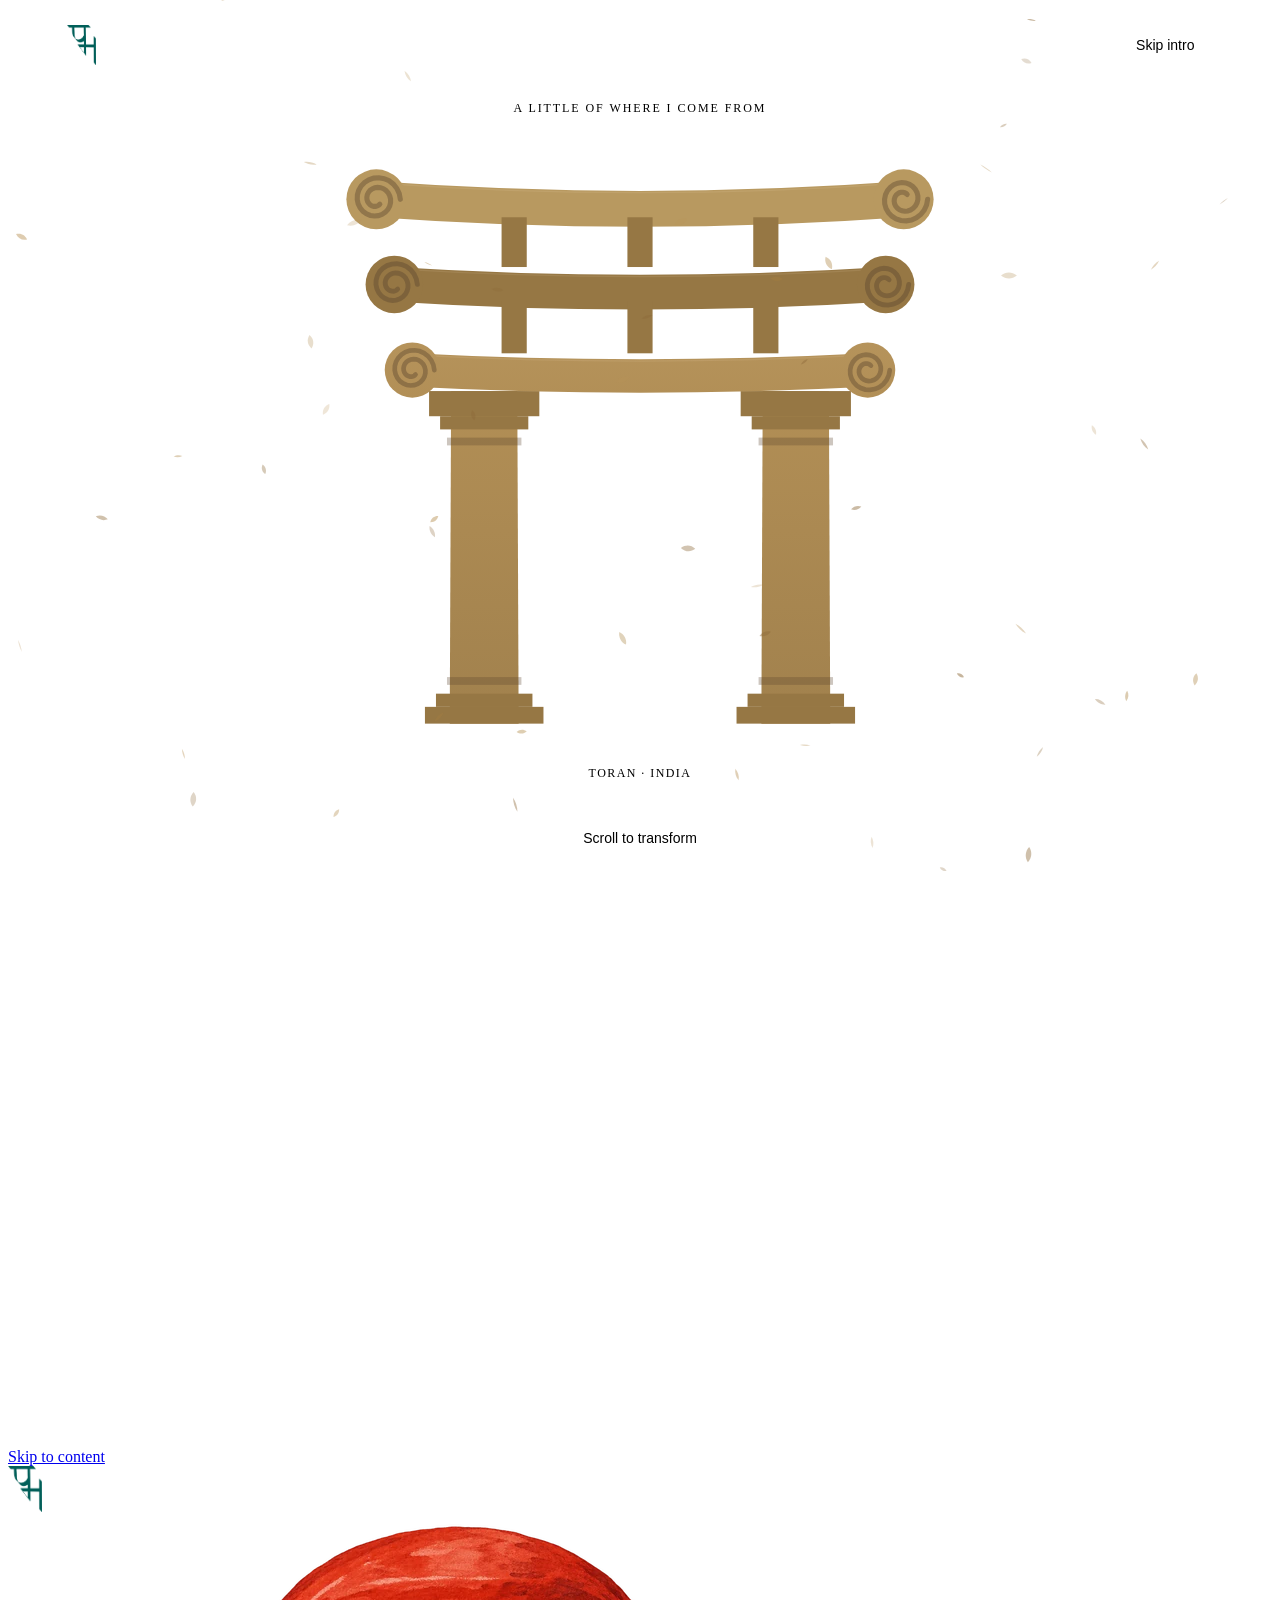
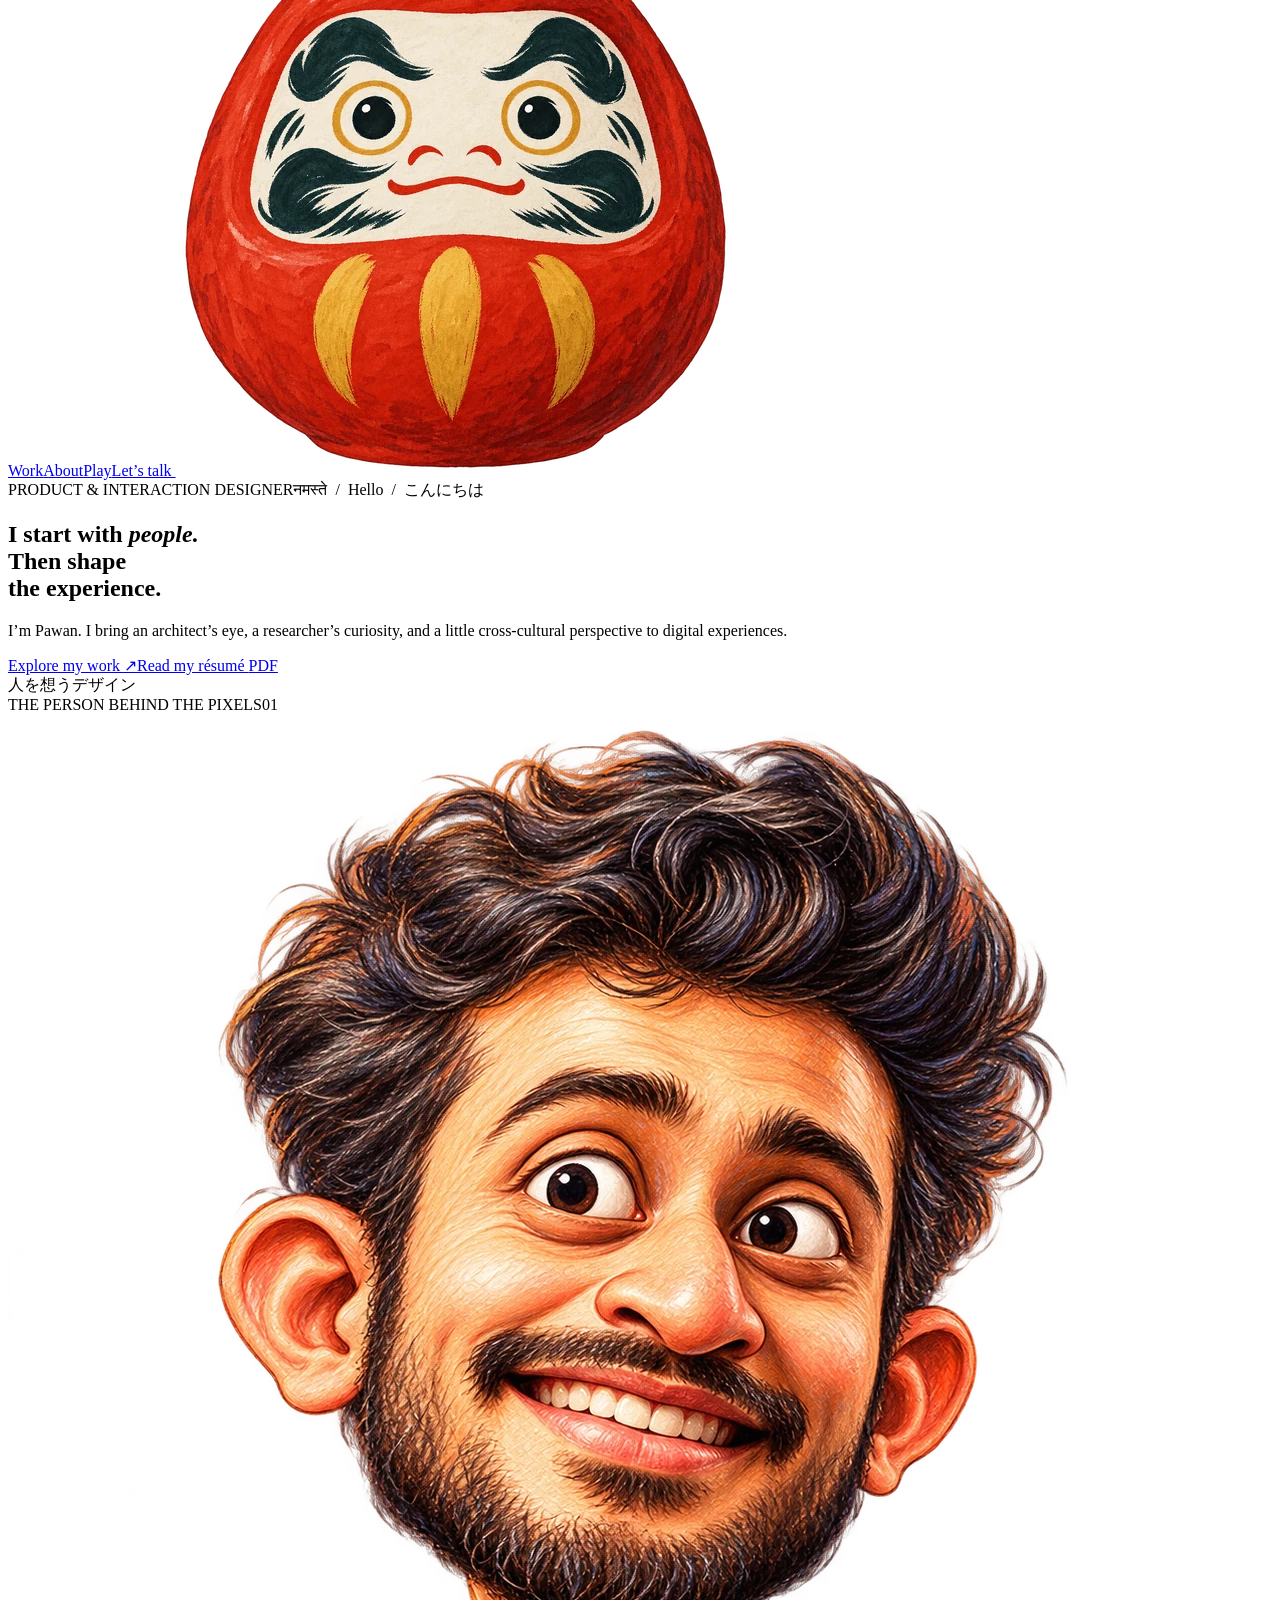
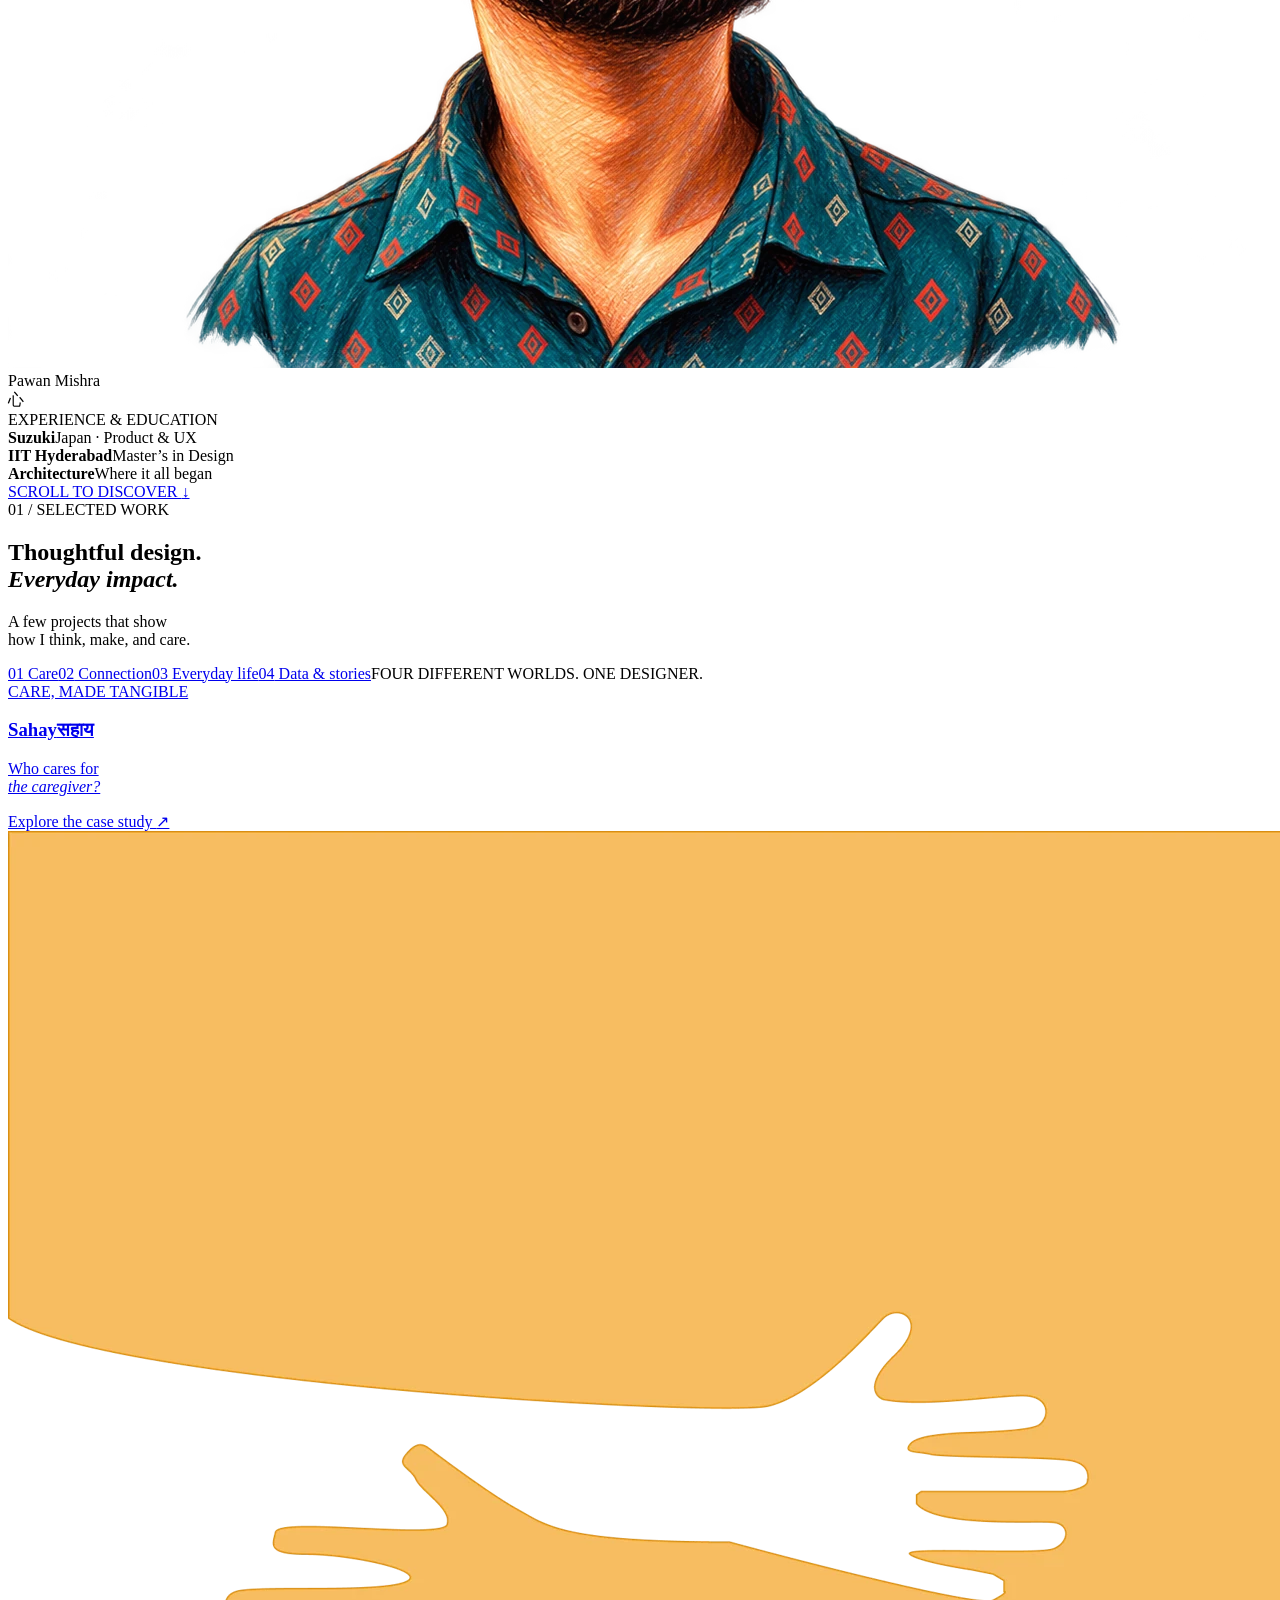
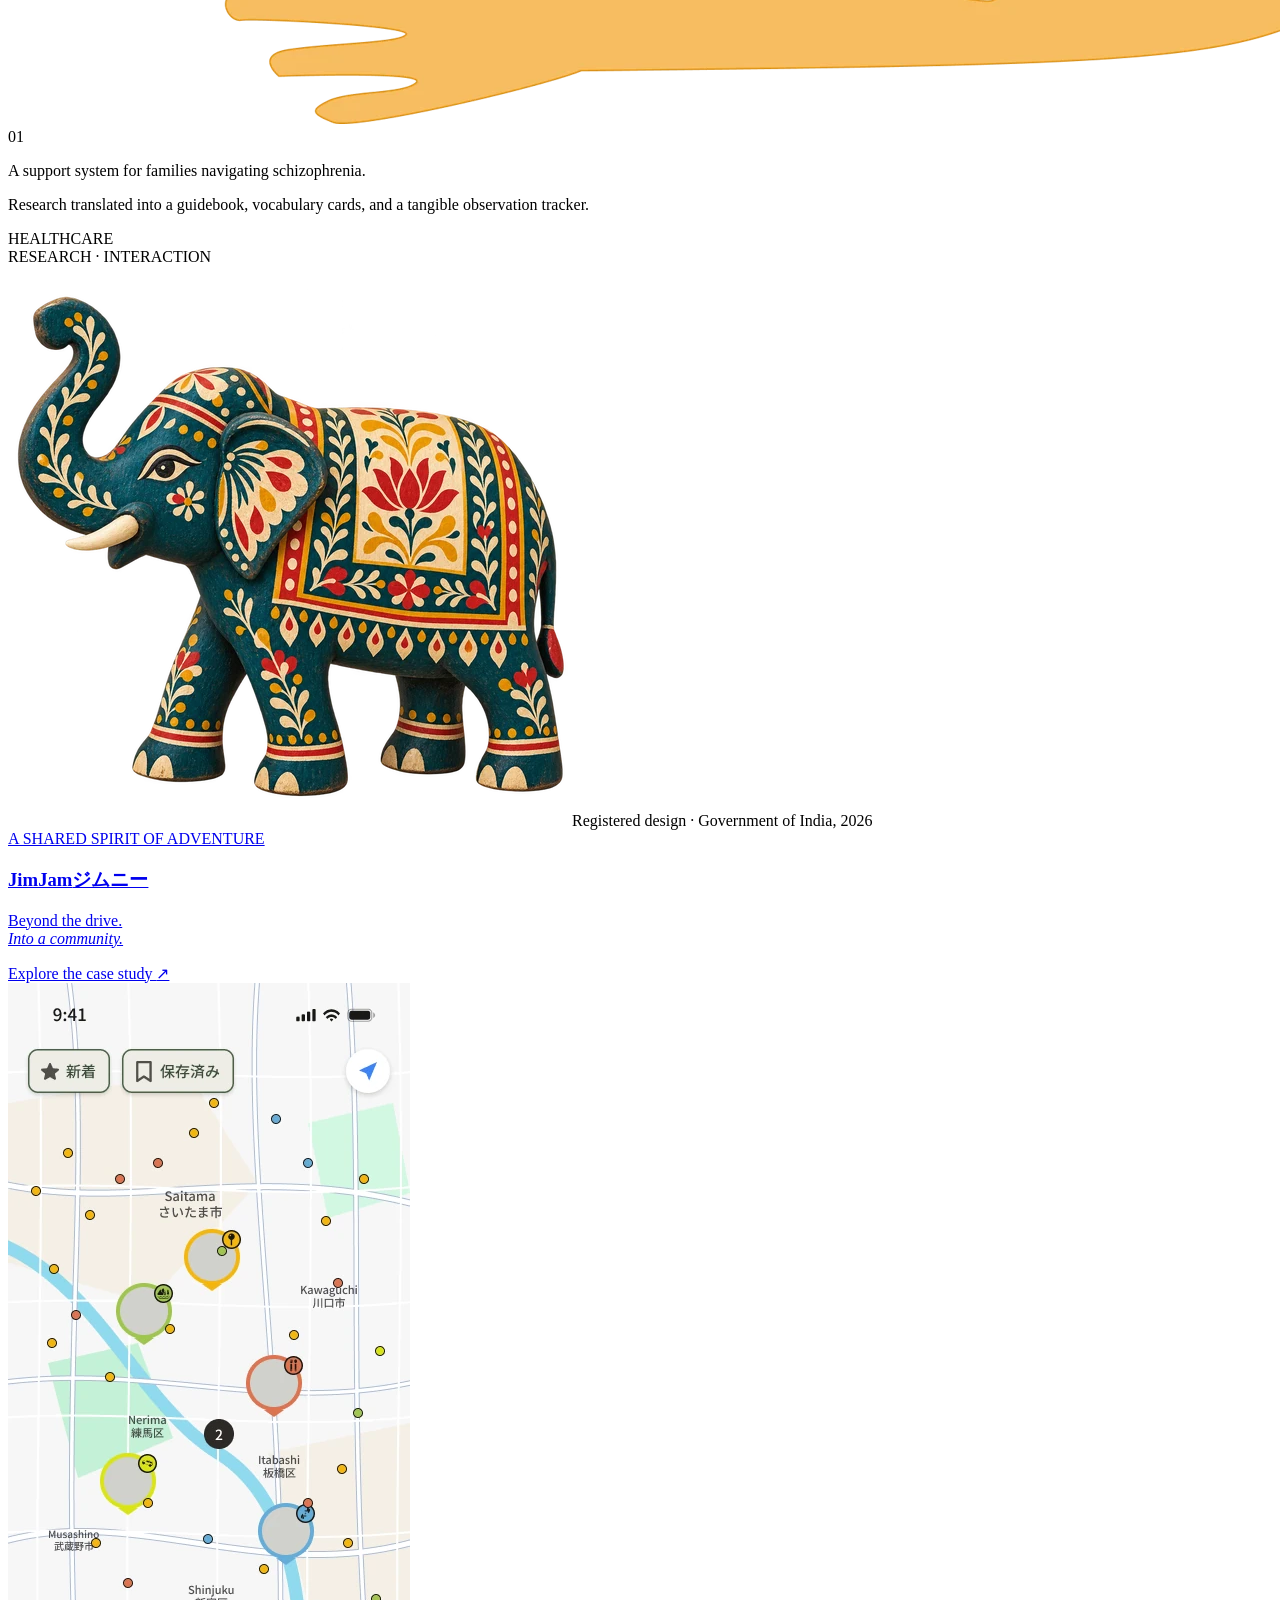
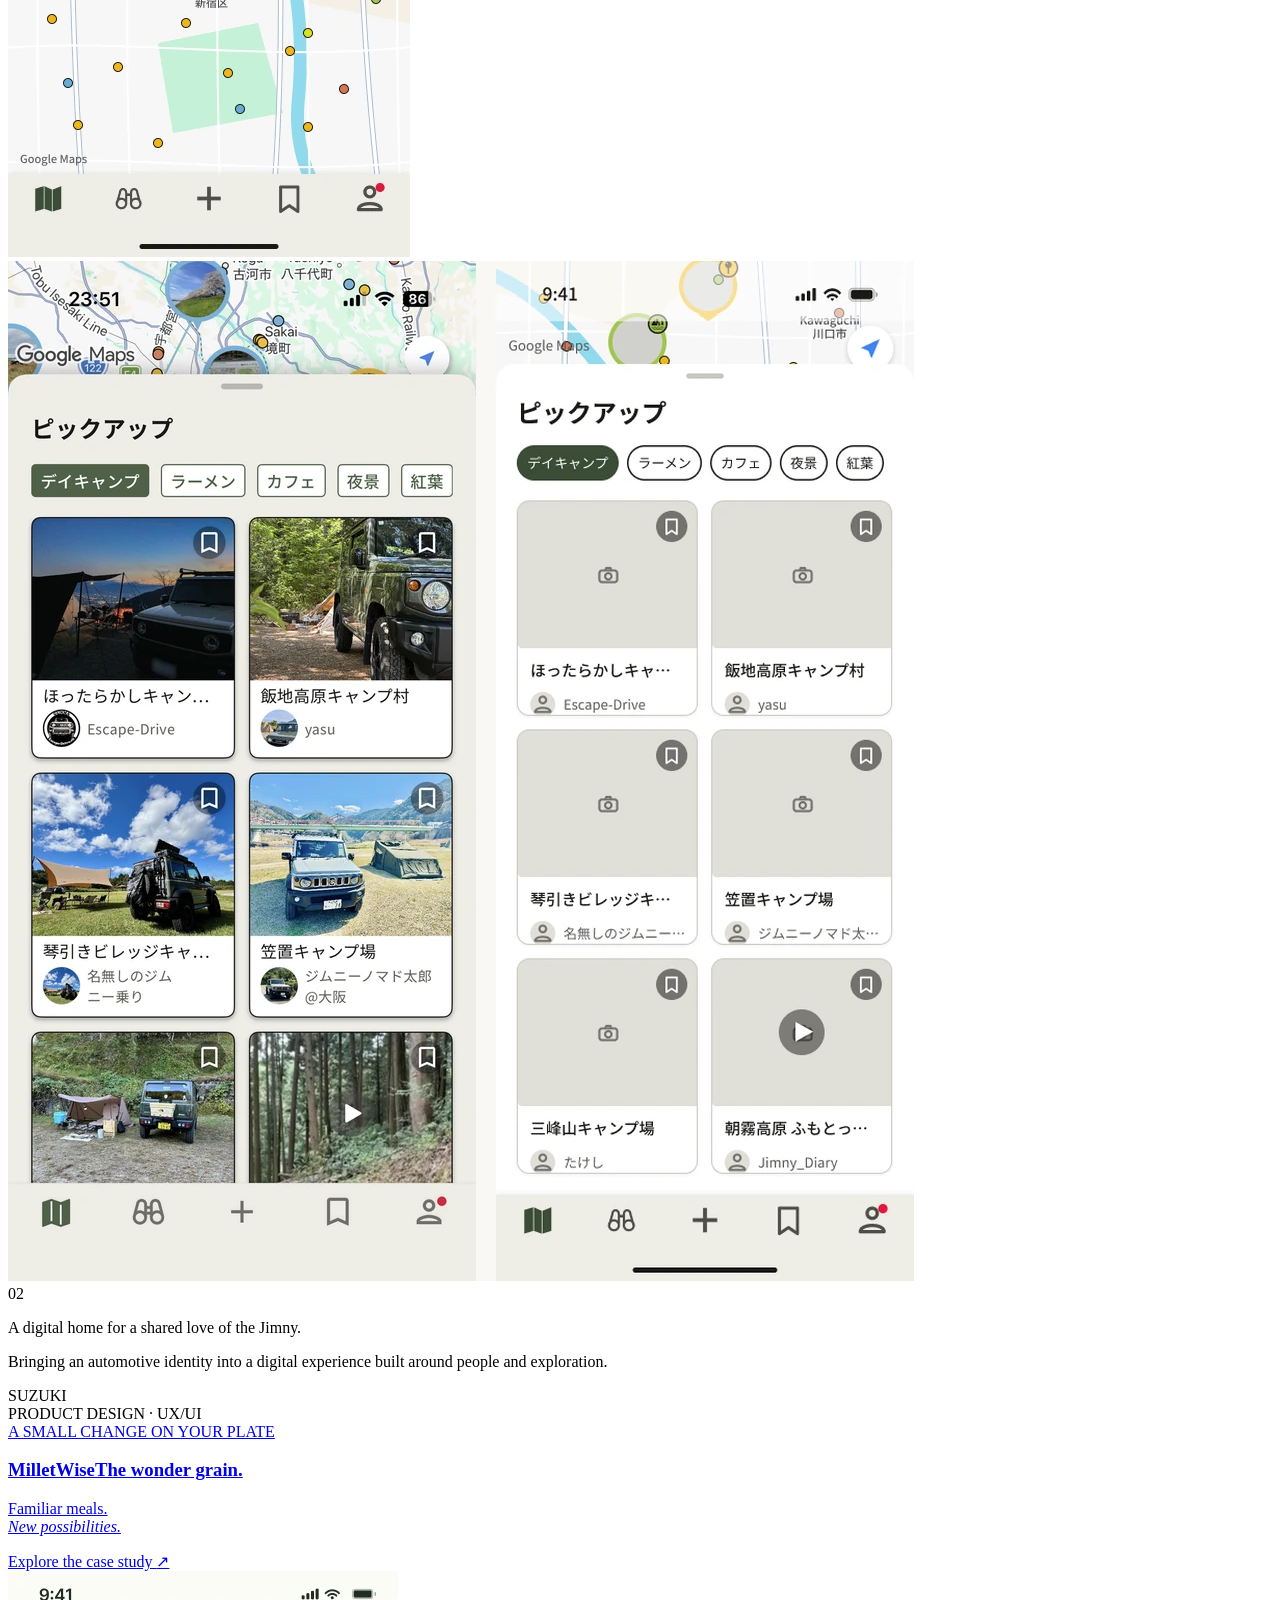
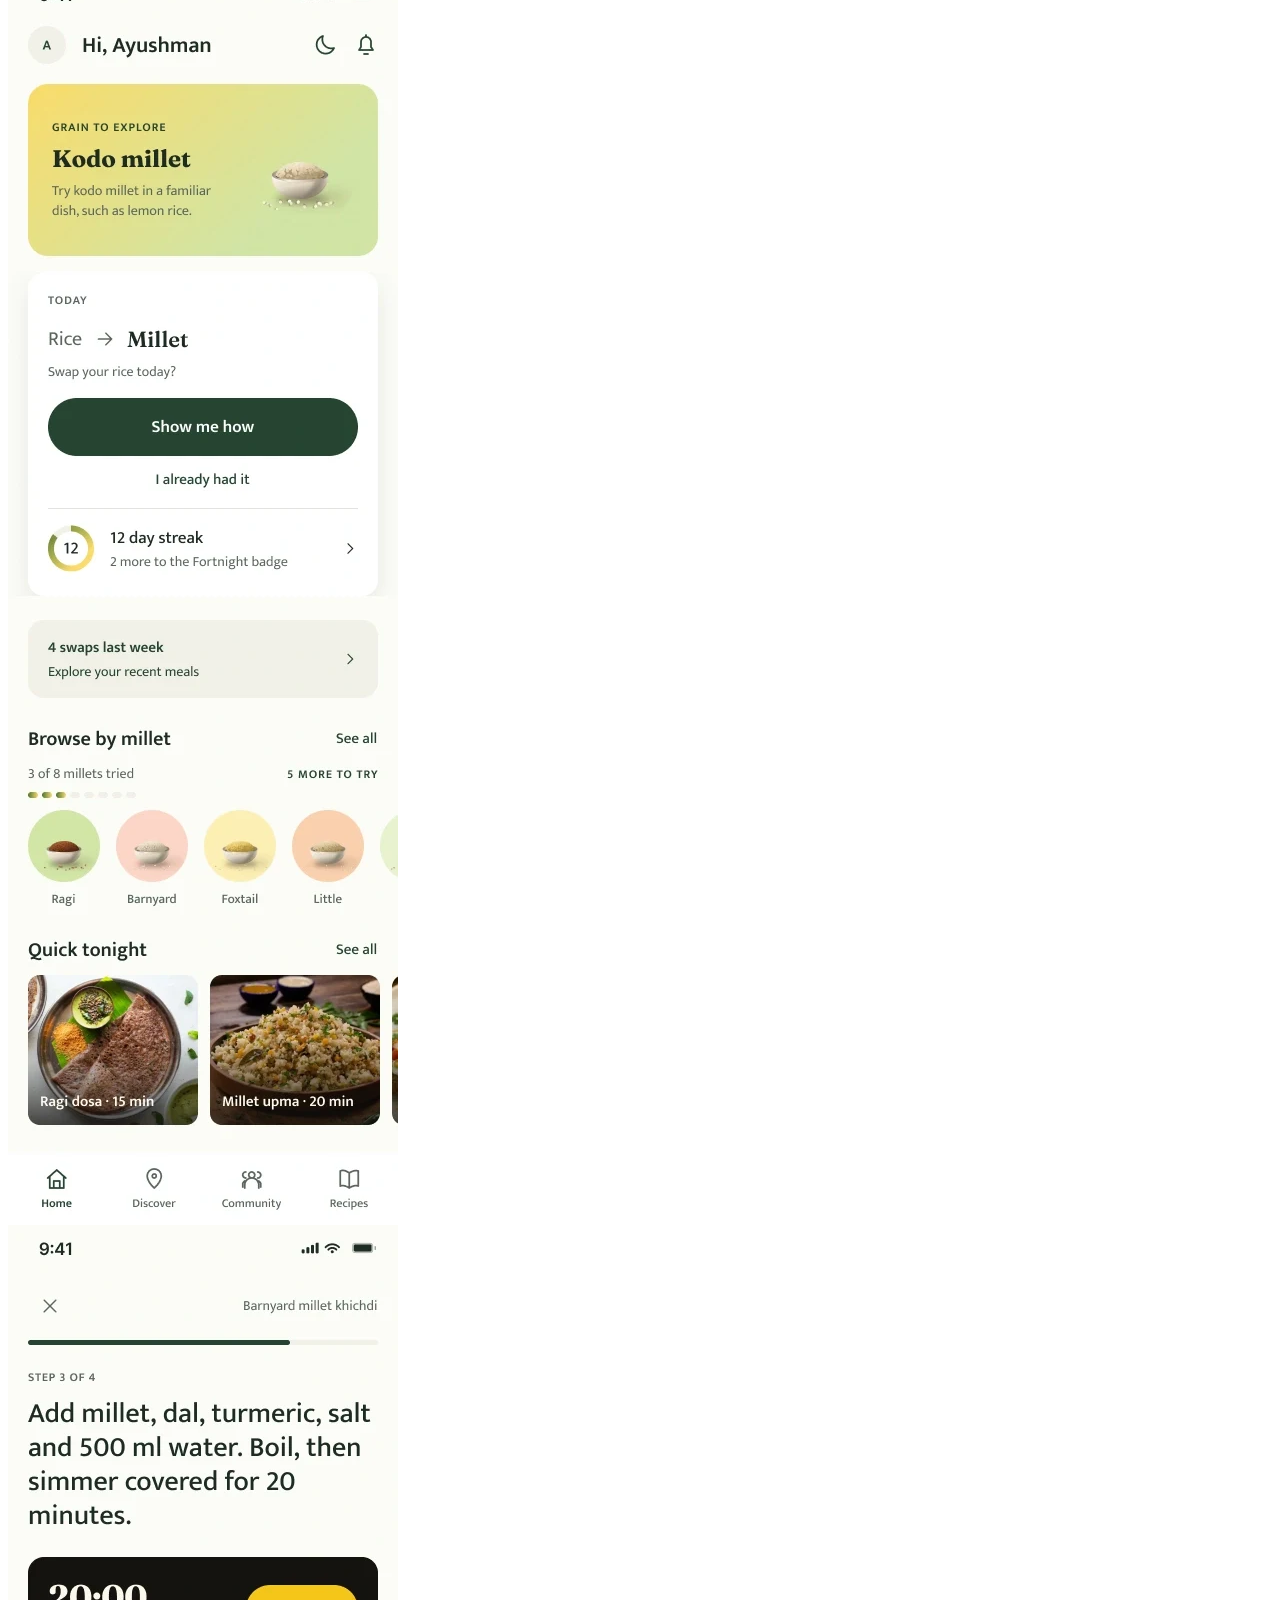
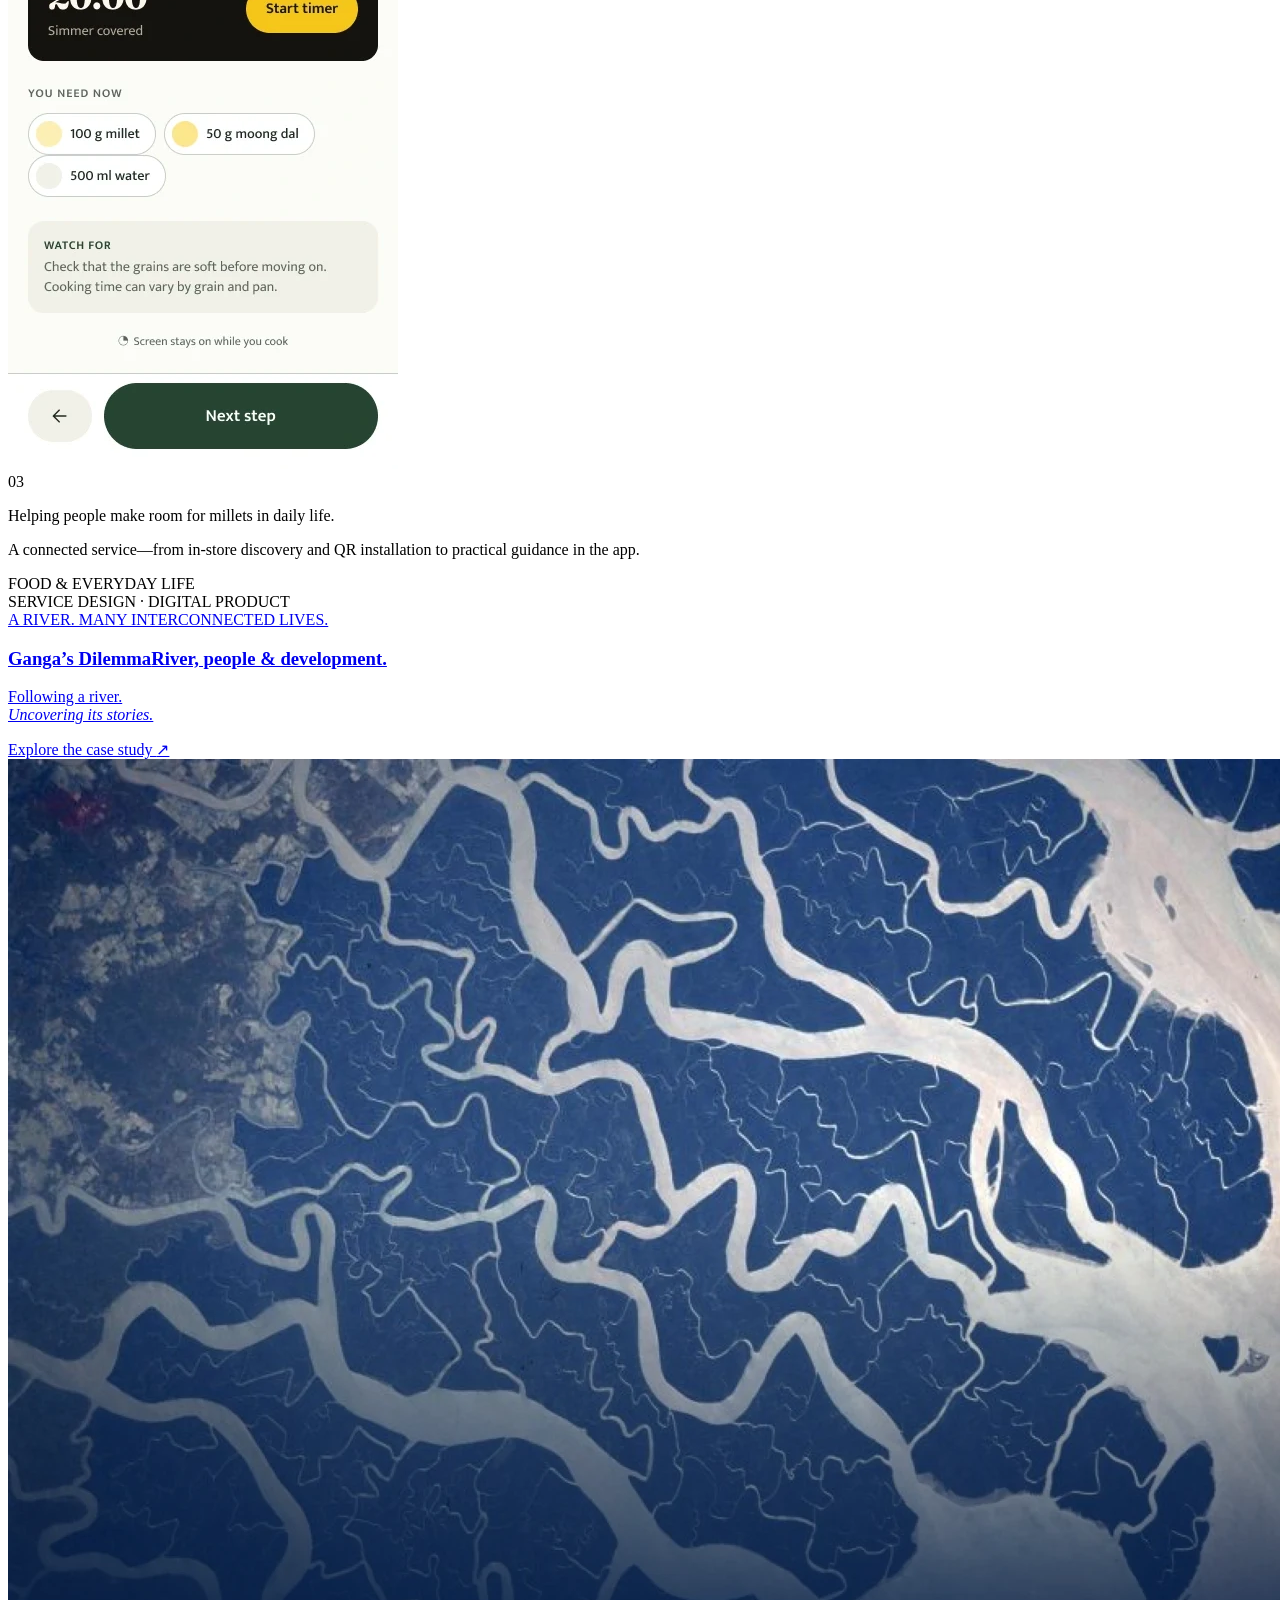
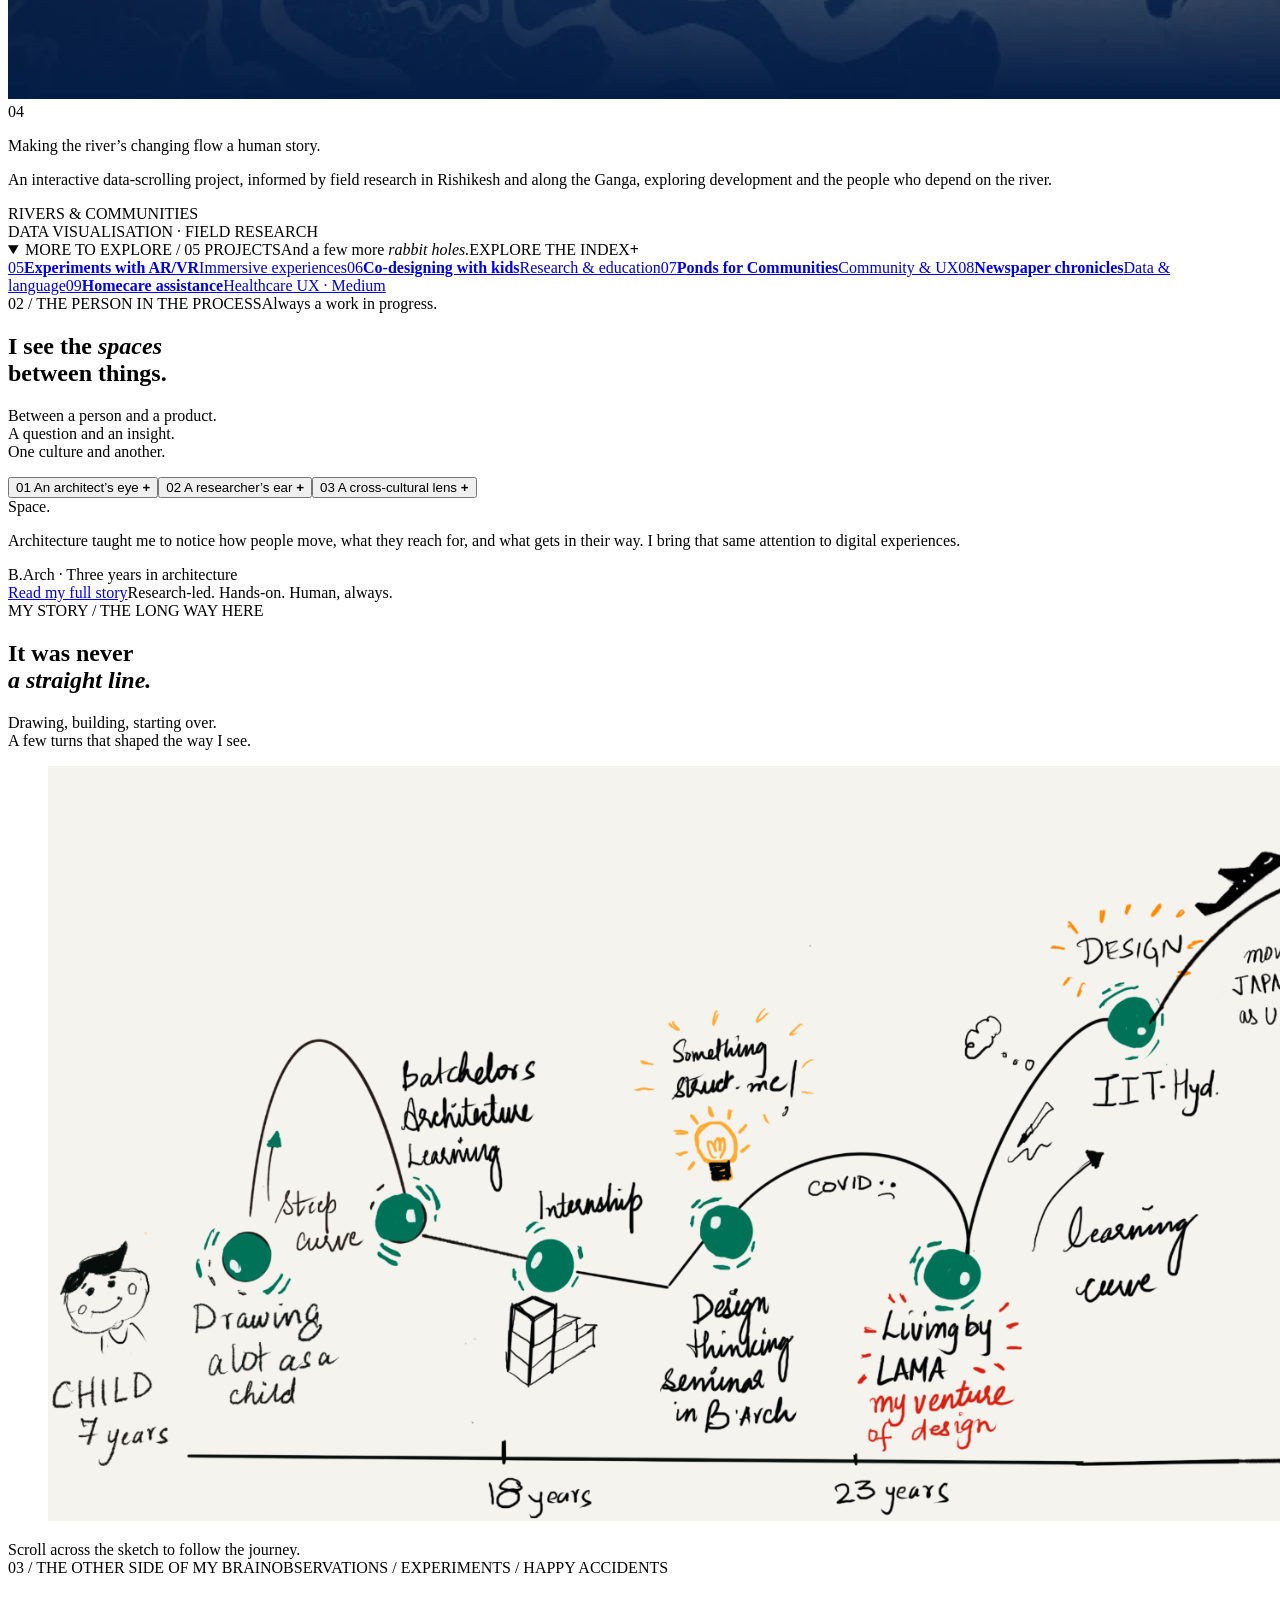
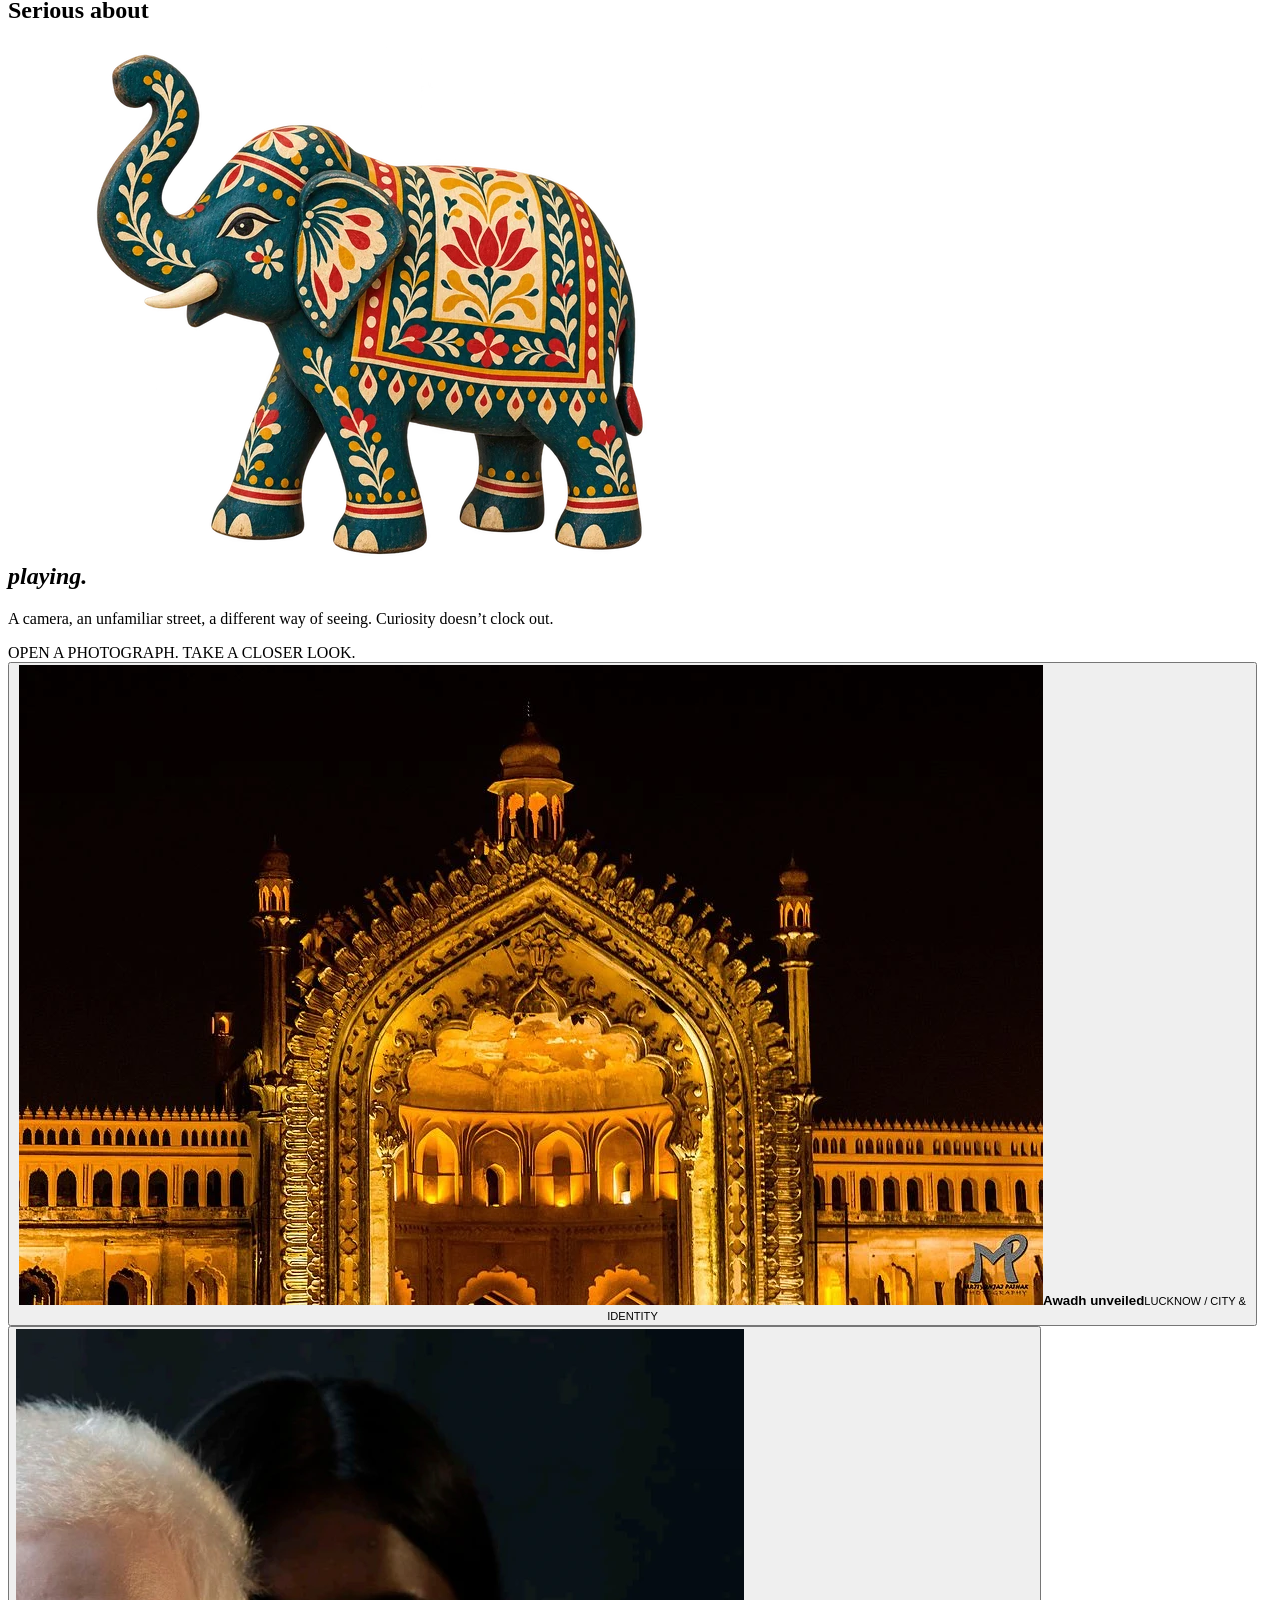
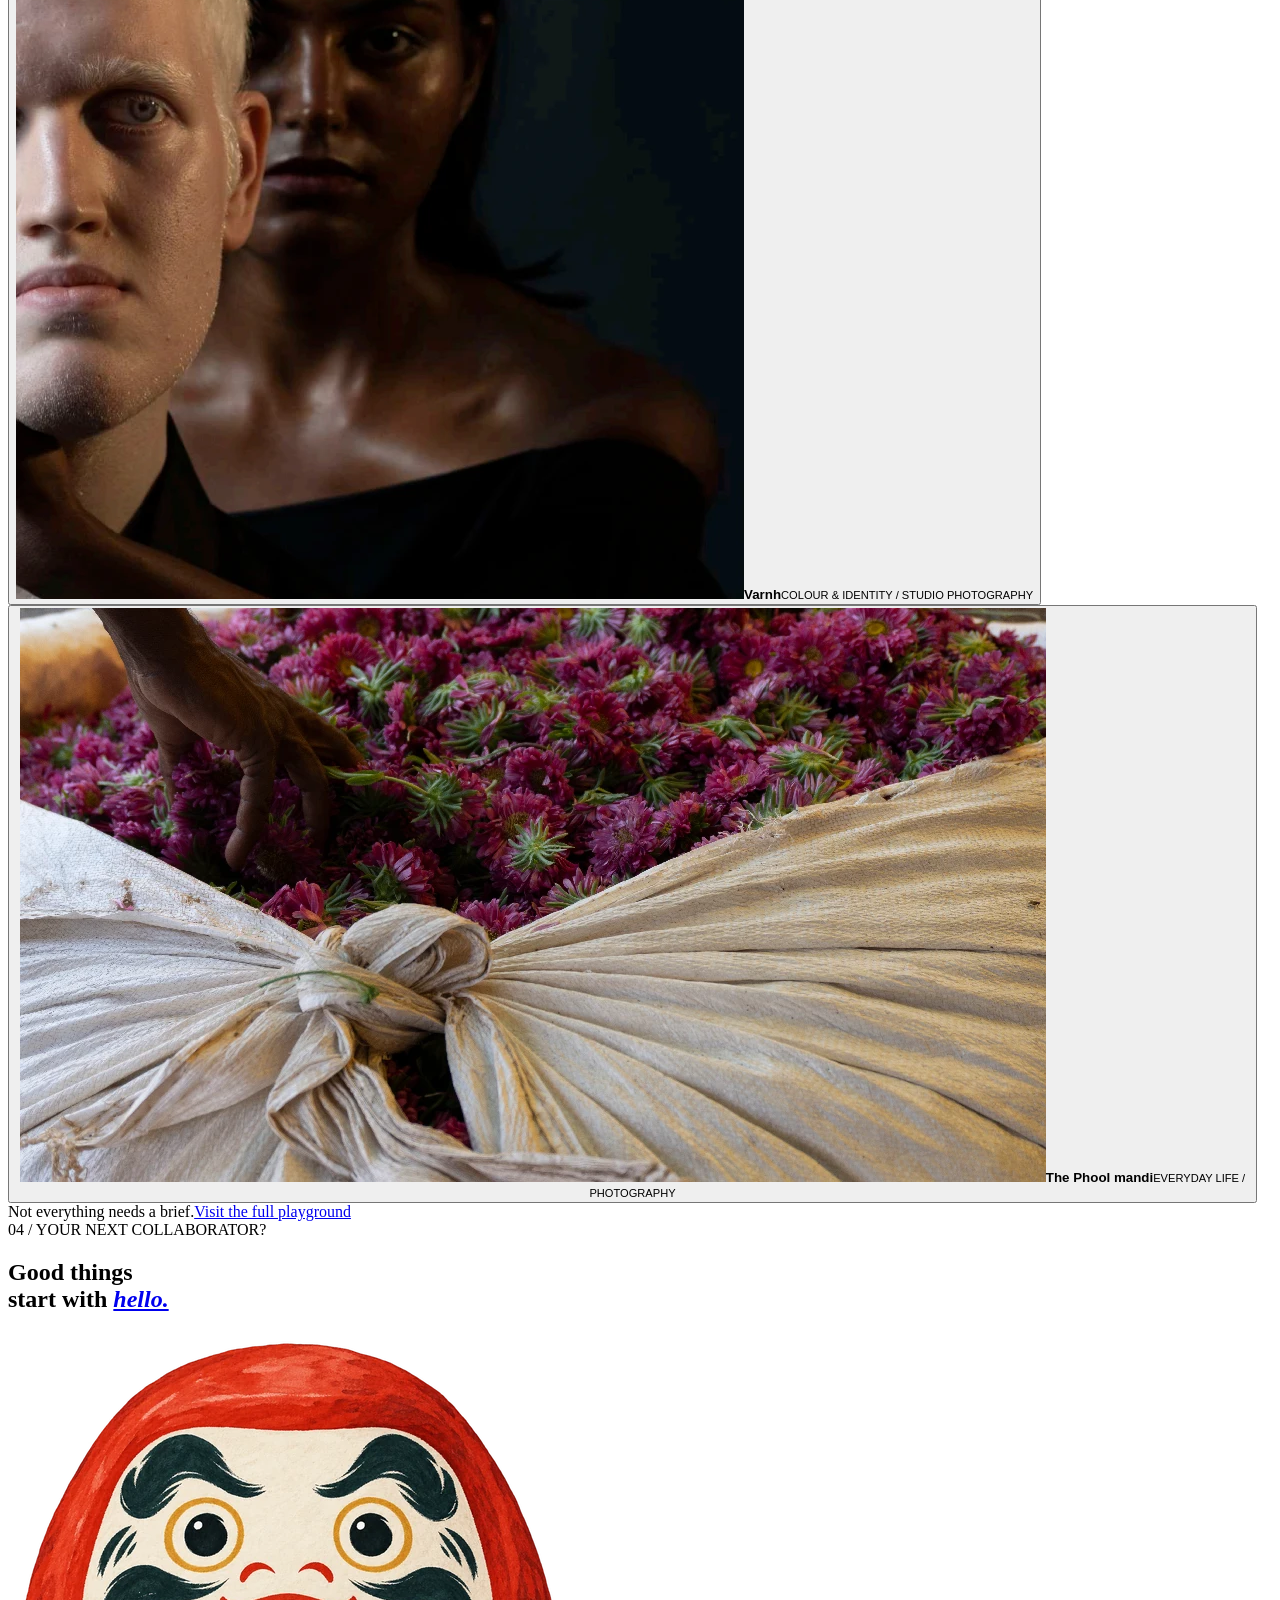
==== index.html @ facfc7b4 "Add files via upload" ====
<!doctype html>
<html lang="en">
<head>
<meta charset="utf-8"><meta name="viewport" content="width=device-width, initial-scale=1">
<title>Pawan Mishra — Product designer, curious human</title>
<meta name="description" content="Pawan Mishra is a product and interaction designer with roots in architecture, shaped by India and Japan. Explore selected work, research, and creative experiments.">
<meta name="theme-color" content="#f5f3ed">
<link rel="icon" type="image/webp" href="assets/logo.webp">
<link rel="preconnect" href="https://fonts.googleapis.com"><link rel="preconnect" href="https://fonts.gstatic.com" crossorigin>
<link href="https://fonts.googleapis.com/css2?family=DM+Sans:wght@400;450;500;550;600;650;700&family=Manrope:wght@400;500;600;650;700;750;800&family=Noto+Serif+JP:wght@500&family=Playfair+Display:ital,wght@1,500;1,600&display=swap" rel="stylesheet">
<link rel="stylesheet" href="styles.css"><link rel="stylesheet" href="entrance.css"><script src="entrance.js" defer></script><script src="script.js" defer></script>
</head>
<body class="home-page">
<section id="gate-entrance" class="gate-runway" aria-label="From toran to torii" hidden>
  <div id="gate-scene" class="gate-scene" hidden>
    <div class="gate-top"><img src="assets/logo.webp" alt="Pawan Mishra" width="34" height="46"><button id="skip-entrance" type="button">Skip intro</button></div>
    <div class="gate-composition">
      <div class="gate-title"><p>A little of where I come from</p></div>
      <div class="gate-art-slot" aria-hidden="true"></div>
      <div class="gate-place" aria-hidden="true"><span class="gate-india"><small>Toran · India</small></span><span class="gate-japan"><span lang="ja">鳥居</span><small>Torii · Japan</small></span></div>
    </div>
    <canvas id="gate-canvas" aria-label="An Indian toran transforms into a Japanese torii as you scroll"></canvas>
    <button id="gate-scroll" class="gate-scroll" type="button"><span aria-live="polite">Scroll to transform</span><i aria-hidden="true"></i></button>
  </div>
</section>
<a class="skip" href="#main">Skip to content</a>
<header class="header"><a class="brand" href="#home" aria-label="Pawan Mishra home"><img src="assets/logo.webp" alt="" width="34" height="46"></a><nav aria-label="Main navigation"><a href="#work">Work</a><a href="about.html">About</a><a href="play.html">Play</a><a class="contact-nav" href="#contact">Let’s talk <span class="nav-artifact" aria-hidden="true"><img class="cultural-craft" src="assets/cultural-daruma.webp" alt="" width="560" height="560" decoding="async"></span></a></nav></header>
<main id="main">
<section class="hero wrap" id="home">
<div class="hero-top"><span class="eyebrow">PRODUCT & INTERACTION DESIGNER</span><span class="hello"><span lang="hi">नमस्ते</span> &nbsp;/&nbsp; Hello &nbsp;/&nbsp; <span lang="ja">こんにちは</span></span></div>
<div class="hero-grid"><div class="hero-copy"><h1>I start with <em>people.</em><br>Then shape<br>the experience.</h1><p class="intro">I’m Pawan. I bring an architect’s eye, a researcher’s curiosity, and a little cross-cultural perspective to digital experiences.</p><div class="hero-actions"><a class="button dark" href="#work">Explore my work <span aria-hidden="true">↗</span></a><a class="text-link" href="https://www.pawandesignfolio.com/_files/ugd/b1cbab_d463f7bdcfdd4feebf5c4aece2f3be0c.pdf" rel="noopener">Read my résumé <span class="small">PDF</span></a></div></div>
<div class="hero-art"><div class="portrait-card"><div class="vertical-note" lang="ja">人を想うデザイン</div><div class="portrait-top"><span>THE PERSON BEHIND THE PIXELS</span><span>01</span></div><div class="portrait-image"><img src="assets/portrait-caricature.webp" alt="Expressive illustrated caricature of Pawan Mishra" width="1254" height="1254" fetchpriority="high"></div><div class="portrait-bottom"><span>Pawan Mishra</span></div></div><span class="red-seal" aria-hidden="true">心</span></div></div>
<div class="hero-bottom"><span>EXPERIENCE & EDUCATION</span><div><strong>Suzuki</strong><span>Japan · Product & UX</span></div><div><strong>IIT Hyderabad</strong><span>Master’s in Design</span></div><div><strong>Architecture</strong><span>Where it all began</span></div><a href="#work" class="scroll-cue">SCROLL TO DISCOVER <span aria-hidden="true">↓</span></a></div>
</section>
<section class="work-gallery wrap" id="work">
<div class="gallery-opening"><span class="eyebrow">01 / SELECTED WORK</span><div class="gallery-title"><h2>Thoughtful design.<br><em>Everyday impact.</em></h2><p>A few projects that show<br>how I think, make, and care.</p></div></div>
<nav class="chapter-nav" aria-label="Selected projects"><a href="#sahay"><span>01</span> Care</a><a href="#jimjam"><span>02</span> Connection</a><a href="#millet"><span>03</span> Everyday life</a><a href="#ganga"><span>04</span> Data & stories</a><span class="chapter-nav-note">FOUR DIFFERENT WORLDS. ONE DESIGNER.</span></nav>
<article class="case-chapter" id="sahay"><a href="projects/sahay/index.html" rel="noopener" class="case-cover care-cover"><div class="case-copy"><span class="case-kicker">CARE, MADE TANGIBLE</span><h3>Sahay<span lang="hi">सहाय</span></h3><p>Who cares for<br><em>the caregiver?</em></p><span class="case-open">Explore the case study <span class="case-arrow" aria-hidden="true">↗</span></span></div><div class="case-media"><img class="banner-art embrace-banner-art" src="assets/sahay-embrace.webp" alt="Two embracing arms, the original Sahay illustration" width="1400" height="893" loading="lazy"></div></a><div class="case-detail"><div><span class="case-number">01</span><p>A support system for families navigating schizophrenia.</p></div><p>Research translated into a guidebook, vocabulary cards, and a tangible observation tracker.</p><span class="case-tags">HEALTHCARE<br>RESEARCH · INTERACTION</span></div><div class="recognition-line"><span class="folio-artifact" aria-hidden="true"><img class="cultural-craft" src="assets/cultural-elephant.webp" alt="" width="560" height="560" decoding="async" loading="lazy"></span> Registered design · Government of India, 2026</div></article>
<article class="case-chapter" id="jimjam"><a href="projects/jimjam/index.html" rel="noopener" class="case-cover adventure-cover"><div class="case-copy"><span class="case-kicker">A SHARED SPIRIT OF ADVENTURE</span><h3>JimJam<span>ジムニー</span></h3><p>Beyond the drive.<br><em>Into a community.</em></p><span class="case-open">Explore the case study <span class="case-arrow" aria-hidden="true">↗</span></span></div><div class="case-media app-media"><div class="banner-screen screen-one"><img src="assets/jimjam-home.webp" alt="JimJam home screen: a map for discovering places and community posts" width="402" height="874" loading="lazy"></div><div class="banner-screen screen-two jimjam-pickup-screen"><img src="assets/jimjam-pickup-source.webp" alt="JimJam Pick Up: discover campsites and adventures shared by the Jimny community" width="906" height="1020" loading="lazy"></div></div></a><div class="case-detail"><div><span class="case-number">02</span><p>A digital home for a shared love of the Jimny.</p></div><p>Bringing an automotive identity into a digital experience built around people and exploration.</p><span class="case-tags">SUZUKI<br>PRODUCT DESIGN · UX/UI</span></div></article>
<article class="case-chapter" id="millet"><a href="projects/milletwise/index.html" rel="noopener" class="case-cover grain-cover"><div class="case-copy"><span class="case-kicker">A SMALL CHANGE ON YOUR PLATE</span><h3>MilletWise<span>The wonder grain.</span></h3><p>Familiar meals.<br><em>New possibilities.</em></p><span class="case-open">Explore the case study <span class="case-arrow" aria-hidden="true">↗</span></span></div><div class="case-media app-media"><div class="banner-screen screen-one"><img src="assets/millet-home.webp" alt="MilletWise home interface with millet swaps and recipes" width="390" height="1250" loading="lazy"></div><div class="banner-screen screen-two"><img src="assets/millet-cook.webp" alt="MilletWise step-by-step cooking mode" width="390" height="844" loading="lazy"></div></div></a><div class="case-detail"><div><span class="case-number">03</span><p>Helping people make room for millets in daily life.</p></div><p>A connected service—from in-store discovery and QR installation to practical guidance in the app.</p><span class="case-tags">FOOD & EVERYDAY LIFE<br>SERVICE DESIGN · DIGITAL PRODUCT</span></div></article>
<article class="case-chapter" id="ganga"><a href="projects/ganga/index.html" rel="noopener" class="case-cover river-cover"><div class="case-copy"><span class="case-kicker">A RIVER. MANY INTERCONNECTED LIVES.</span><h3>Ganga’s Dilemma<span>River, people & development.</span></h3><p>Following a river.<br><em>Uncovering its stories.</em></p><span class="case-open">Explore the case study <span class="case-arrow" aria-hidden="true">↗</span></span></div><div class="case-media"><img class="banner-art river-banner-art" src="assets/ganga.webp" alt="River-network artwork from Ganga’s Dilemma" width="1400" height="940" loading="lazy"></div></a><div class="case-detail"><div><span class="case-number">04</span><p>Making the river’s changing flow a human story.</p></div><p>An interactive data-scrolling project, informed by field research in Rishikesh and along the Ganga, exploring development and the people who depend on the river.</p><span class="case-tags">RIVERS & COMMUNITIES<br>DATA VISUALISATION · FIELD RESEARCH</span></div></article>
<details class="work-directory" id="more-work" open><summary><span class="directory-heading"><span class="directory-eyebrow">MORE TO EXPLORE / 05 PROJECTS</span><span class="directory-title">And a few more <em>rabbit holes.</em></span></span><span class="directory-toggle"><span>EXPLORE THE INDEX</span><b aria-hidden="true">+</b></span></summary><div class="directory-list"><a href="projects/ar-vr/index.html" rel="noopener"><span>05</span><strong>Experiments with AR/VR</strong><span>Immersive experiences</span></a><a href="projects/co-design/index.html" rel="noopener"><span>06</span><strong>Co-designing with kids</strong><span>Research & education</span></a><a href="projects/ponds/index.html" rel="noopener"><span>07</span><strong>Ponds for Communities</strong><span>Community & UX</span></a><a href="projects/newspaper/index.html" rel="noopener"><span>08</span><strong>Newspaper chronicles</strong><span>Data & language</span></a><a href="https://medium.com/@pawanmishr2553/hale-a-solution-for-homecare-assistance-management-for-nurses-85b9b4a58d85" rel="noopener"><span>09</span><strong>Homecare assistance</strong><span>Healthcare UX · Medium</span></a></div></details>
</section>
<section class="about-studio wrap" id="about"><div class="about-studio-top"><span class="eyebrow">02 / THE PERSON IN THE PROCESS</span><span class="hand-note">Always a work in progress.</span></div><div class="about-statement"><h2>I see the <em>spaces</em><br>between things.</h2><p>Between a person and a product.<br>A question and an insight.<br>One culture and another.</p></div><div class="perspective"><div class="perspective-tabs" role="tablist" aria-label="Perspectives on my design practice" aria-orientation="vertical"><button id="tab-spaces" role="tab" aria-selected="true" aria-controls="panel-spaces" type="button"><span>01</span> An architect’s eye <b aria-hidden="true">+</b></button><button id="tab-people" role="tab" aria-selected="false" aria-controls="panel-people" tabindex="-1" type="button"><span>02</span> A researcher’s ear <b aria-hidden="true">+</b></button><button id="tab-worlds" role="tab" aria-selected="false" aria-controls="panel-worlds" tabindex="-1" type="button"><span>03</span> A cross-cultural lens <b aria-hidden="true">+</b></button></div><div class="perspective-panels"><div id="panel-spaces" role="tabpanel" aria-labelledby="tab-spaces" tabindex="0"><span class="panel-word">Space.</span><p>Architecture taught me to notice how people move, what they reach for, and what gets in their way. I bring that same attention to digital experiences.</p><span class="panel-note">B.Arch · Three years in architecture</span></div><div id="panel-people" role="tabpanel" aria-labelledby="tab-people" tabindex="0" hidden><span class="panel-word">Listen.</span><p>At IIT Hyderabad, I learned to follow the questions beneath the brief. My work with schizophrenia caregivers brought me closer to design that begins with listening.</p><span class="panel-note">Master’s in Design · IIT Hyderabad</span></div><div id="panel-worlds" role="tabpanel" aria-labelledby="tab-worlds" tabindex="0" hidden><span class="panel-word">Context.</span><p>Working in India and Japan has made me attentive to the things that don’t translate automatically: language, expectations, and the small details that help people feel at home.</p><span class="panel-note">Product & interaction design · Suzuki, Japan</span></div></div></div><div class="about-studio-bottom"><a class="text-link" href="about.html">Read my full story</a><span>Research-led. Hands-on. Human, always.</span></div></section>
<section class="story-section wrap" id="my-story" aria-labelledby="story-title"><div class="story-heading"><div><span class="eyebrow">MY STORY / THE LONG WAY HERE</span><h2 id="story-title">It was never<br><em>a straight line.</em></h2></div><p>Drawing, building, starting over.<br>A few turns that shaped the way I see.</p></div><figure class="story-illustration" tabindex="0" aria-label="Illustrated life story; scroll horizontally on smaller screens"><img src="assets/my-story-cropped.webp" alt="A hand-drawn journey from childhood drawing and architecture through design and Japan, to recovery and new beginnings" width="2048" height="755" loading="lazy" decoding="async"></figure><span class="story-swipe-hint">Scroll across the sketch to follow the journey.</span></section>
<section class="play-studio" id="play"><div class="wrap"><div class="play-heading"><span class="eyebrow">03 / THE OTHER SIDE OF MY BRAIN</span><span class="play-counter">OBSERVATIONS / EXPERIMENTS / HAPPY ACCIDENTS</span></div><div class="play-intro"><h2>Serious about<br><em>playing.</em><span class="play-artifact" aria-hidden="true"><img class="cultural-craft" src="assets/cultural-elephant.webp" alt="" width="560" height="560" decoding="async" loading="lazy"></span></h2><div><p>A camera, an unfamiliar street, a different way of seeing. Curiosity doesn’t clock out.</p><span class="play-hint">OPEN A PHOTOGRAPH. TAKE A CLOSER LOOK.</span></div></div><div class="photo-wall"><button class="photo-print print-awadh" type="button" data-photo="0"><img src="assets/awadh.webp" alt="View Awadh unveiled: illuminated Rumi Darwaza in Lucknow" width="1024" height="640" loading="lazy"><span><strong>Awadh unveiled</strong><small>LUCKNOW / CITY & IDENTITY</small></span></button><button class="photo-print print-varnh" type="button" data-photo="1"><img src="assets/varnh.webp" alt="View Varnh: studio portraits exploring colour, identity, and prejudice" width="728" height="870" loading="lazy"><span><strong>Varnh</strong><small>COLOUR & IDENTITY / STUDIO PHOTOGRAPHY</small></span></button><button class="photo-print print-flowers" type="button" data-photo="2"><img src="assets/flowers.webp" alt="View The Phool mandi: flowers in a local market" width="1026" height="574" loading="lazy"><span><strong>The Phool mandi</strong><small>EVERYDAY LIFE / PHOTOGRAPHY</small></span></button></div><div class="play-bottom"><span>Not everything needs a brief.</span><a class="text-link" href="play.html">Visit the full playground</a></div></div></section>
<section class="contact-studio wrap" id="contact"><div class="contact-prelude"><span class="eyebrow">04 / YOUR NEXT COLLABORATOR?</span></div><div class="contact-title"><h2>Good things<br>start with <a href="mailto:pwnmishr18@gmail.com"><em>hello.</em></a></h2><span class="contact-mark" aria-hidden="true"><img class="cultural-craft" src="assets/cultural-daruma.webp" alt="" width="560" height="560" decoding="async" loading="lazy"></span></div><div class="contact-invitation"><div class="contact-copy"><p class="contact-hindi" lang="hi">चलो, कुछ अच्छा बनाते हैं।</p><p>Building a thoughtful product or a thoughtful team?<br>I’d love to hear what you have in mind.</p></div><div><a class="email" href="mailto:pwnmishr18@gmail.com">pwnmishr18@gmail.com</a><button id="copy-email" type="button">Copy email</button><span id="copy-status" role="status" aria-live="polite"></span></div></div><footer><div><a href="https://www.linkedin.com/in/pawan-mishra-759525125/" rel="noopener">LinkedIn</a><a href="https://medium.com/@pawanmishr2553" rel="noopener">Medium</a><a href="https://www.pawandesignfolio.com/_files/ugd/b1cbab_d463f7bdcfdd4feebf5c4aece2f3be0c.pdf" rel="noopener">Résumé</a><a href="#home">Back to top</a><button id="replay-entrance" class="replay-entrance" type="button" hidden>Replay entrance</button></div><span>© <span id="year">2026</span></span></footer></section>
<dialog id="photo-dialog" aria-labelledby="photo-dialog-title"><div class="lightbox-top"><span id="photo-position">01 / 03</span><button id="close-photo" type="button" aria-label="Close photograph">Close ×</button></div><img id="expanded-photo" loading="lazy" src="assets/awadh.webp" alt="Rumi Darwaza in Lucknow illuminated at night"><div class="lightbox-caption"><div><h2 id="photo-dialog-title">Awadh unveiled</h2><p id="photo-description">Finding a city’s identity.</p></div><a id="photo-project" class="text-link" href="https://www.pawandesignfolio.com/_files/ugd/b1cbab_531f020b515e4aceb4c9fe52be8057b9.pdf" rel="noopener">Open project</a></div><div class="lightbox-controls"><button id="previous-photo" type="button">Previous photograph</button><button id="next-photo" type="button">Next photograph</button></div></dialog>
</main></body></html>
---- entrance.css ----
.gate-runway[hidden],.gate-scene[hidden],.replay-entrance[hidden]{display:none}
html{scrollbar-gutter:stable}
html.gate-active{overflow:hidden;scroll-behavior:auto}
.gate-runway{height:160vh;height:160svh;overflow-anchor:none}
.gate-scene{--gate-fade:1;--gate-copy:1;--gate-india:1;--gate-japan:0;--gate-progress:0;position:fixed;inset:0;z-index:150;background:var(--paper);opacity:var(--gate-fade);overflow:hidden;isolation:isolate}
.gate-scene canvas{position:absolute;inset:0;width:100%;height:100%;pointer-events:none;z-index:-1}
.gate-top{position:absolute;inset:24px 5.2% auto;display:flex;align-items:center;justify-content:space-between;opacity:var(--gate-copy)}
.gate-top img{height:40px;width:30px;object-fit:contain}
.gate-top button{background:none;border:1px solid var(--line);color:var(--muted);border-radius:99px;padding:11px 19px;font-size:14px;line-height:20px;cursor:pointer}
.gate-top button:hover{background:var(--ink);color:var(--paper);border-color:var(--ink)}
.gate-composition{position:absolute;inset:clamp(96px,11vh,120px) max(24px,5vw) 112px;display:grid;grid-template-rows:auto minmax(0,1fr) 30px;gap:clamp(22px,3vh,36px);max-width:1060px;margin-inline:auto;pointer-events:none}
.gate-title{position:relative;text-align:center;opacity:var(--gate-copy)}
.gate-title p{font-size:12px;font-weight:400;line-height:1.5;letter-spacing:.16em;text-transform:uppercase;color:var(--muted);margin:0 0 14px}
.gate-title h2{font-family:var(--display);font-size:clamp(32px,3.9vw,56px);font-weight:500;letter-spacing:-.05em;line-height:1.08;color:var(--ink);margin:0}
.gate-title em{display:inline-block;font-family:var(--serif);font-size:1.04em;line-height:1.2;letter-spacing:-.045em;font-weight:500;color:var(--red);margin-top:3px}
.gate-art-slot{min-height:0;position:relative;width:100%;max-width:880px;margin-inline:auto}
.gate-place{position:relative;height:30px;text-align:center;opacity:var(--gate-copy)}
.gate-place>span{position:absolute;inset:0;display:flex;align-items:center;justify-content:center;gap:12px}
.gate-place>span>span{font-family:'Noto Serif JP',Georgia,serif;font-size:20px;line-height:1.4;font-weight:400;color:var(--ink)}
.gate-place small{font-family:var(--sans);font-size:12px;font-weight:400;line-height:1.5;letter-spacing:.12em;text-transform:uppercase;color:var(--muted);padding-left:12px;border-left:1px solid var(--line)}
.gate-india{opacity:var(--gate-india);transform:translateY(calc(var(--gate-japan) * -8px))}
.gate-japan{opacity:var(--gate-japan);transform:translateY(calc(var(--gate-india) * 8px))}
.gate-scroll{position:absolute;bottom:max(24px,env(safe-area-inset-bottom));left:50%;transform:translateX(-50%);display:flex;align-items:center;flex-direction:column;gap:14px;background:none;border:0;color:var(--muted);padding:12px 20px;min-height:52px;cursor:pointer;font-size:14px;line-height:20px;white-space:nowrap;opacity:var(--gate-copy)}
.gate-scroll i{width:64px;height:2px;background:var(--line);position:relative;overflow:hidden}
.gate-scroll i:after{content:'';position:absolute;inset:0;background:var(--red);transform:scaleX(var(--gate-progress));transform-origin:left}
.gate-top button:focus-visible,.gate-scroll:focus-visible,.replay-entrance:focus-visible{outline:2px solid var(--red);outline-offset:5px}
.gate-active .page-progress{visibility:hidden}
.gate-active .skip{z-index:160}
.replay-entrance{background:none;padding:0;border:0;color:inherit;cursor:pointer;font-size:inherit}
.replay-entrance:hover{text-decoration:underline;text-underline-offset:5px}
@media(max-width:600px){.gate-top{top:20px;left:24px;right:24px}.gate-top img{height:35px;width:27px}.gate-composition{inset:108px 24px 112px;gap:24px}.gate-title h2{font-size:clamp(30px,8.2vw,43px)}.gate-title p{font-size:12px;letter-spacing:.11em;margin-bottom:12px}.gate-place>span>span{font-size:18px}.gate-place small{font-size:12px;letter-spacing:.08em}.gate-scroll{bottom:max(24px,env(safe-area-inset-bottom))}}
@media(max-height:720px){.gate-composition{top:86px;bottom:98px;gap:18px}.gate-title h2{font-size:clamp(30px,3.5vw,44px)}.gate-title p{margin-bottom:8px}.gate-scroll{bottom:16px}}
@media(max-height:520px){.gate-top{top:14px}.gate-top img{height:30px}.gate-top button{padding:8px 16px}.gate-composition{inset:64px 24px 70px;grid-template-rows:auto minmax(0,1fr) 24px;gap:12px}.gate-title p{display:none}.gate-title h2{font-size:27px}.gate-title br{display:none}.gate-title em{margin:0 0 0 .15em}.gate-place>span>span{font-size:16px}.gate-scroll{bottom:8px;gap:8px;padding:8px 16px;min-height:44px;font-size:12px}}
@media(prefers-reduced-motion:reduce){.gate-runway,.gate-scene,.replay-entrance{display:none}}

/* A single introductory line and a simple Latin-script India label. */
.gate-title p{margin-bottom:0}
.gate-india small{padding-left:0;border-left:0}
@media(max-height:520px){.gate-title p{display:block}}
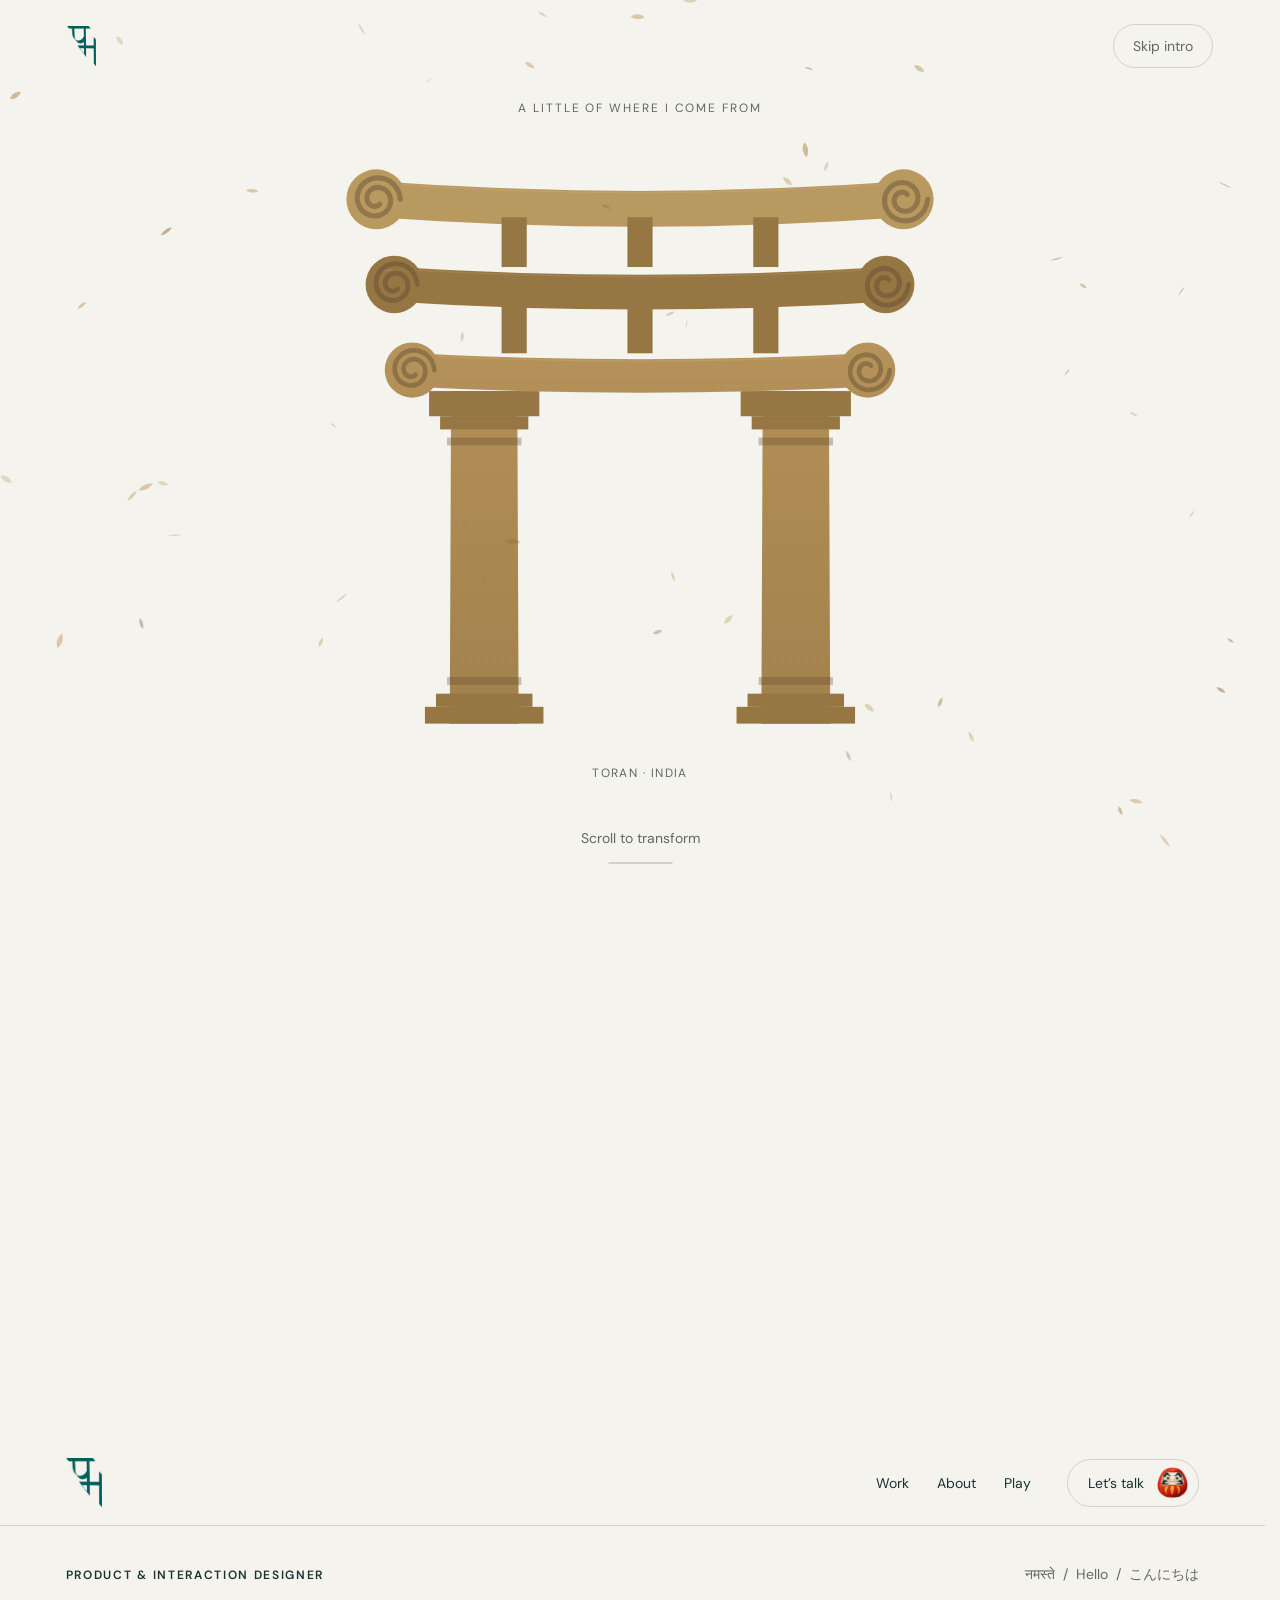
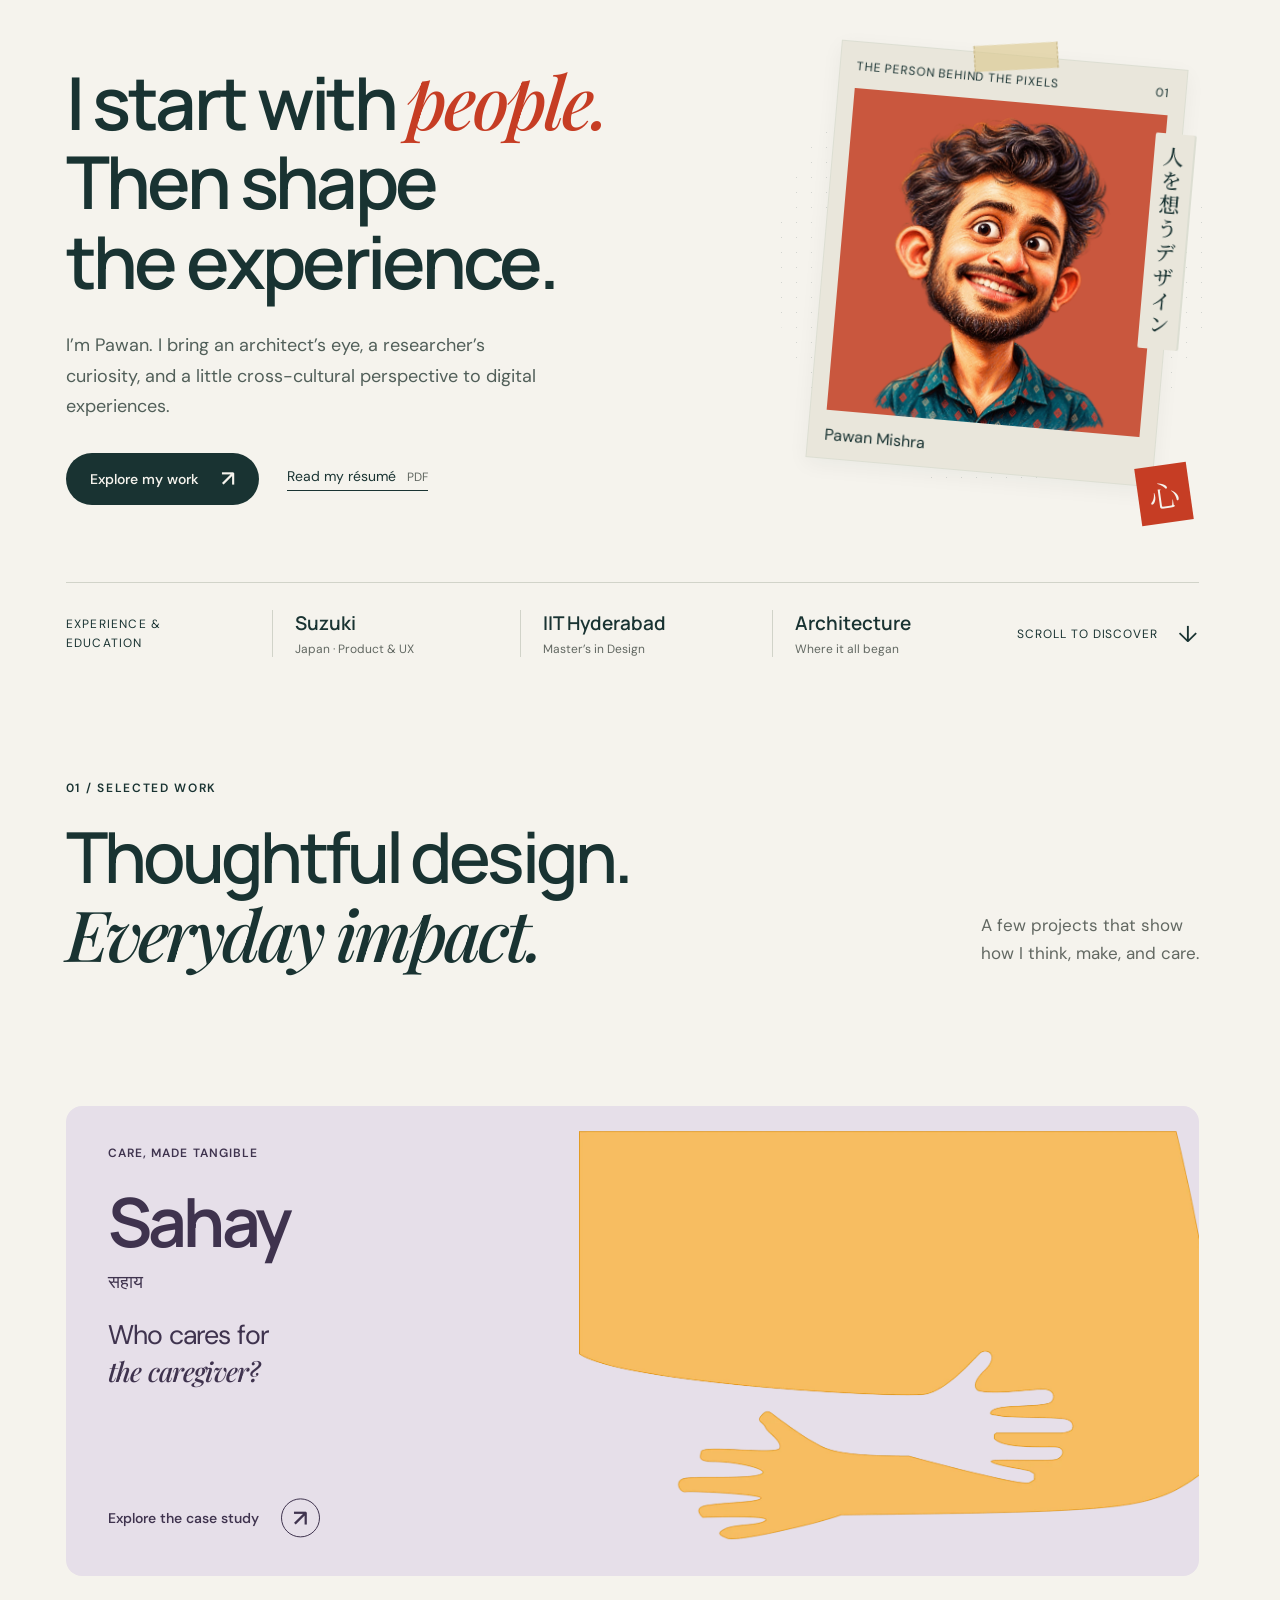
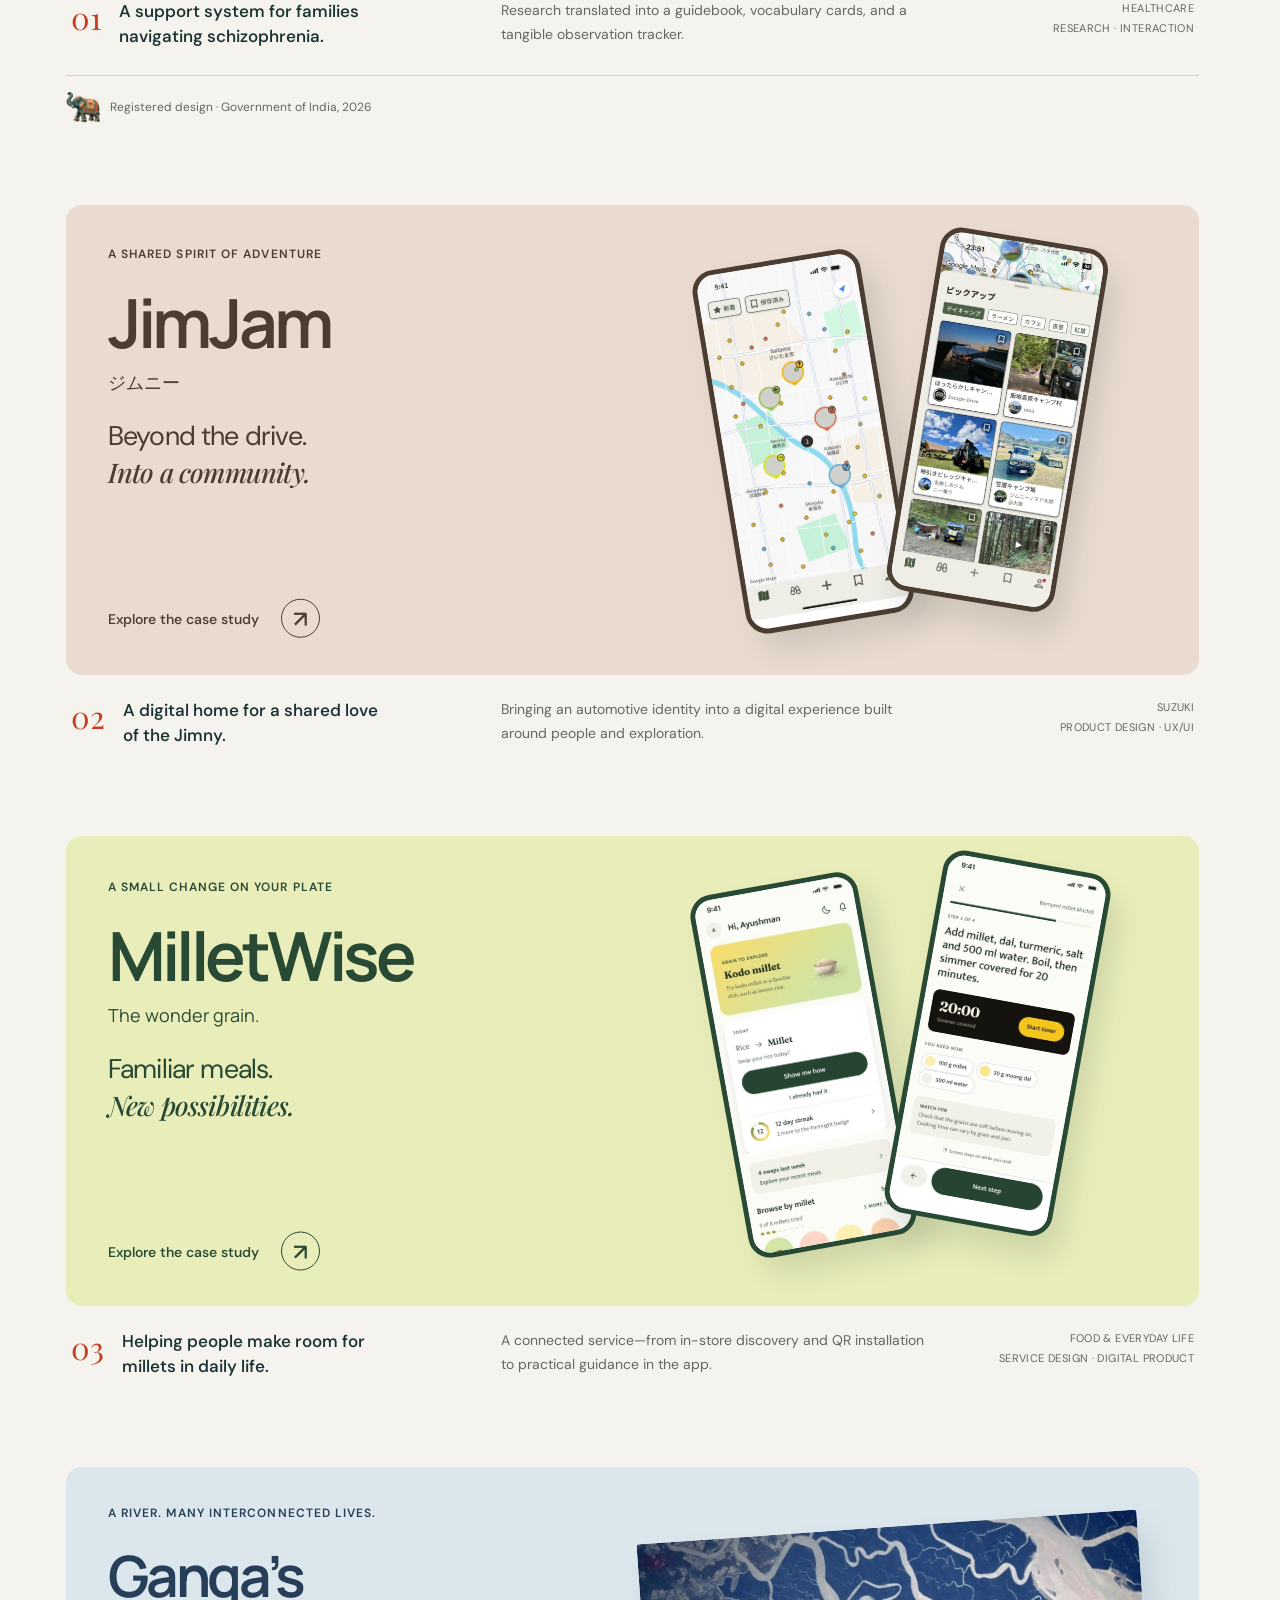
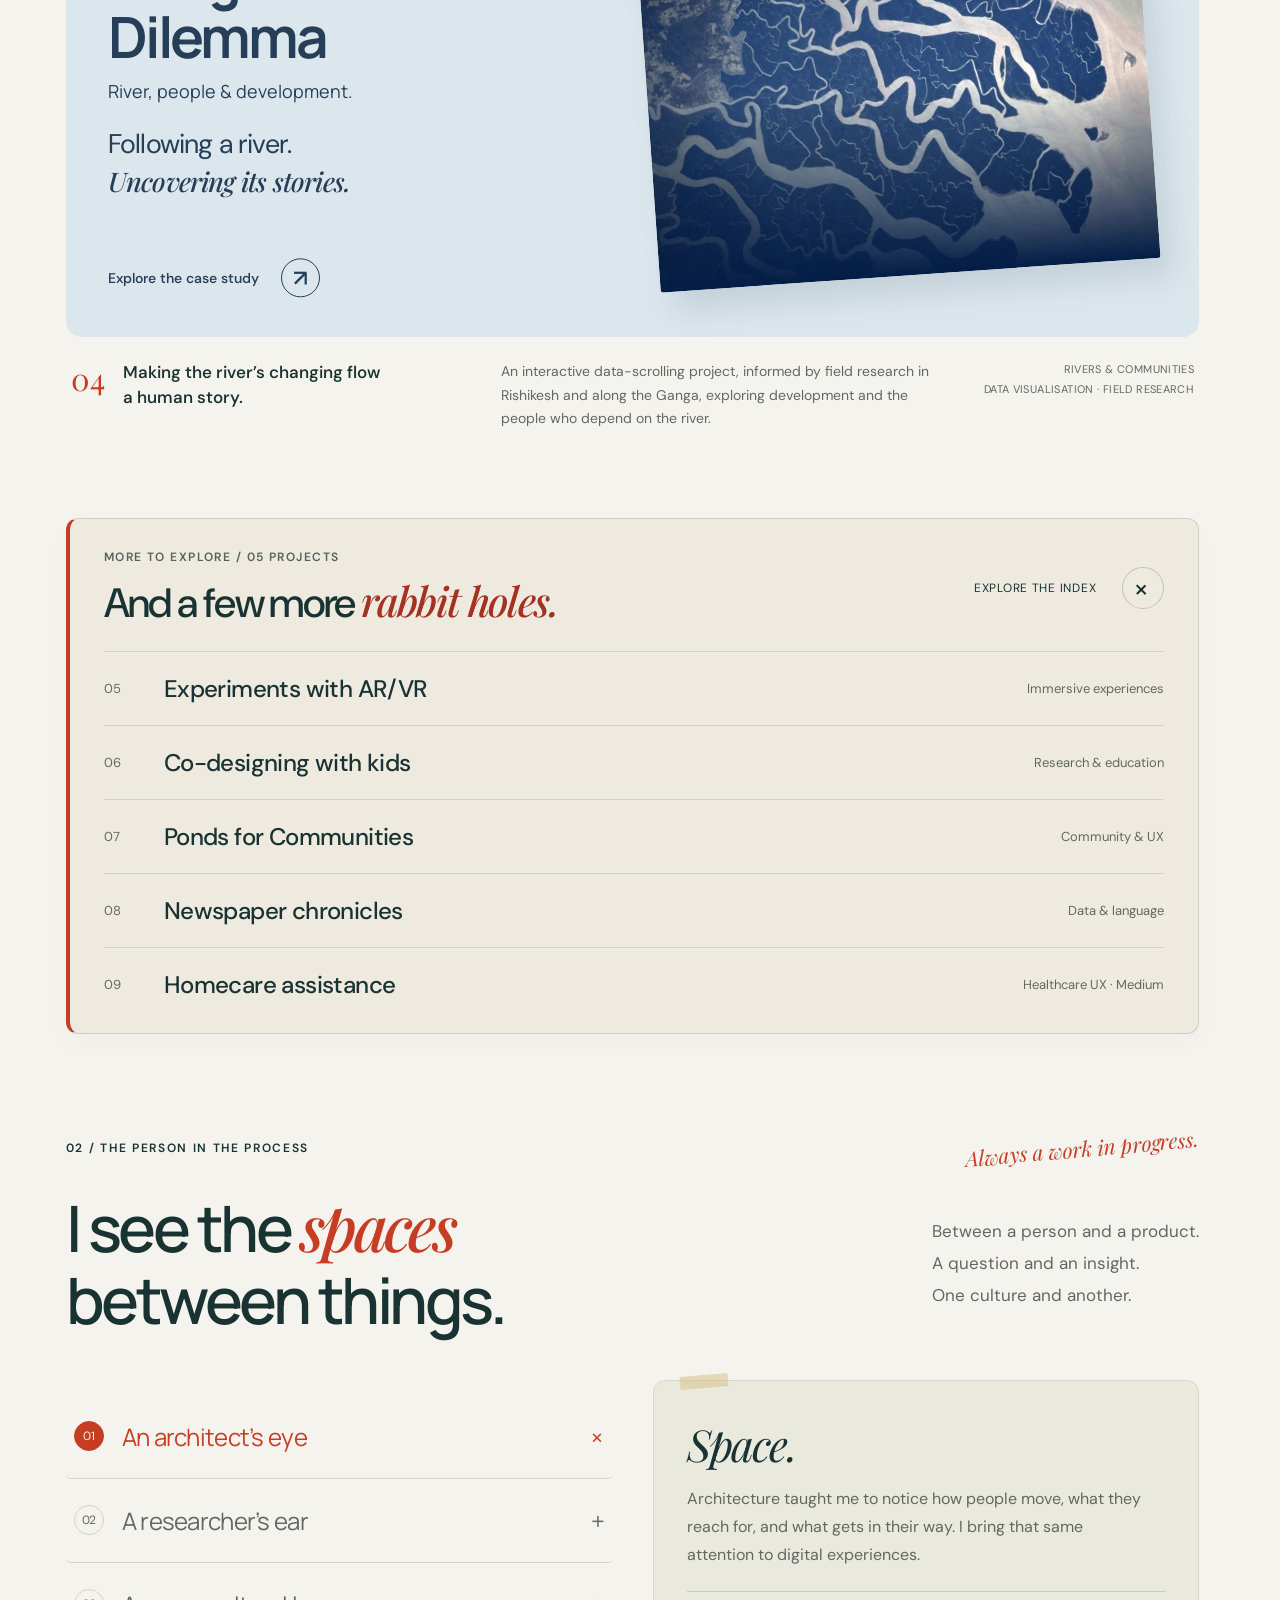
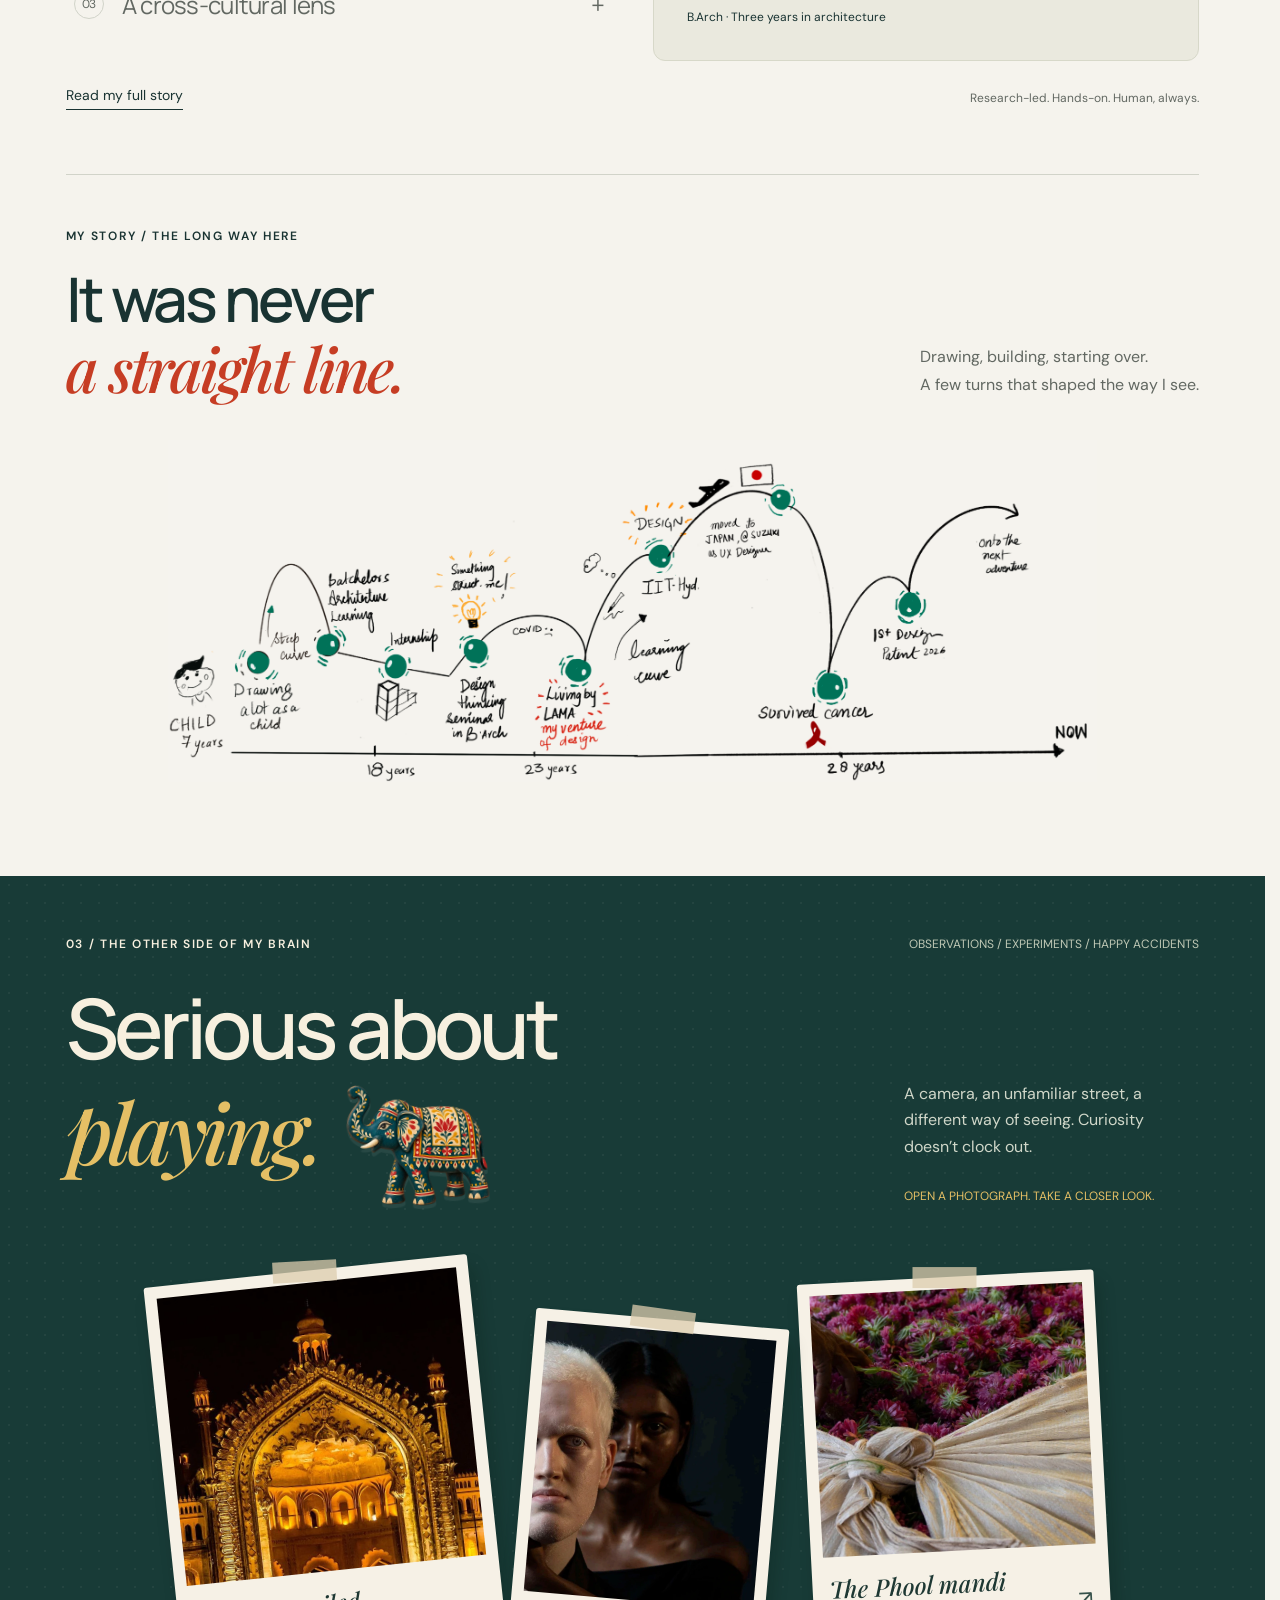
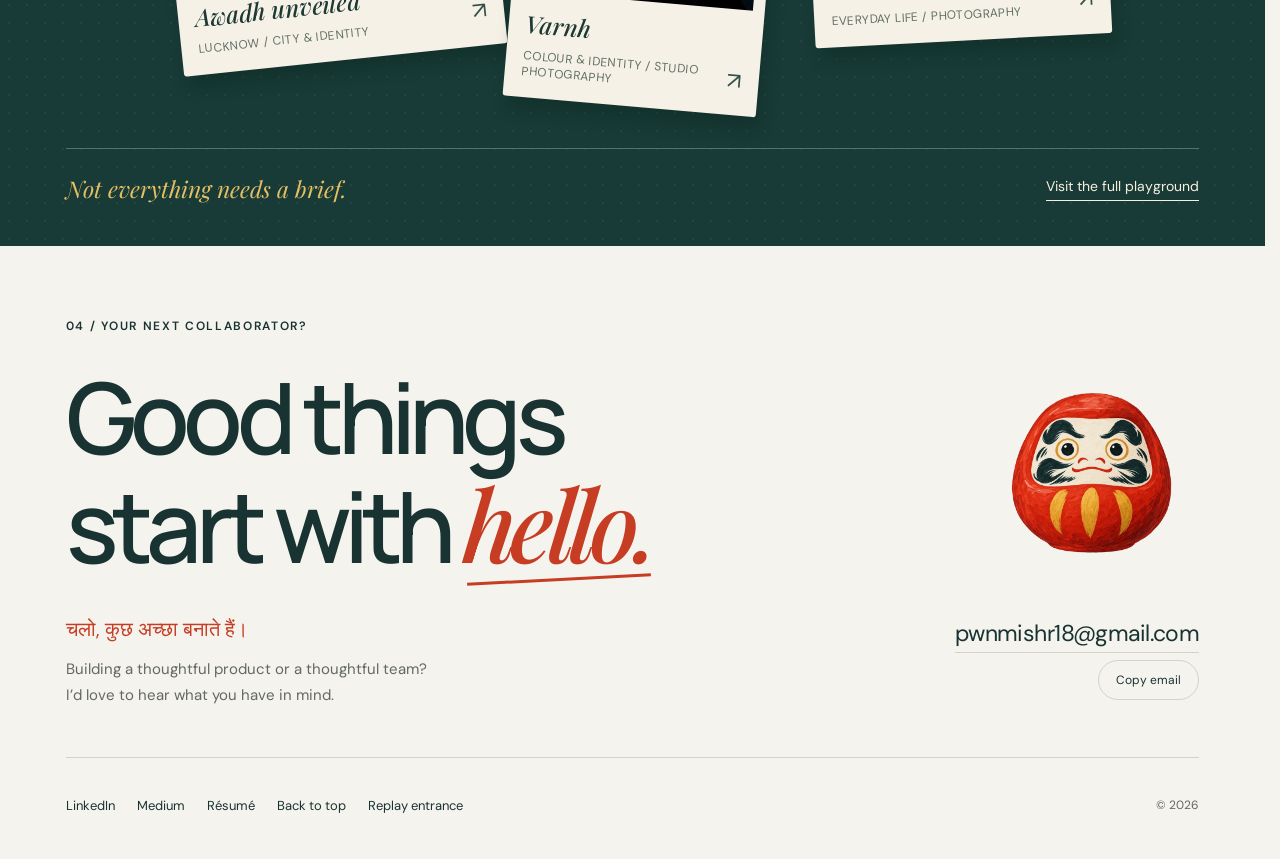
==== commit 6b94aa5b: "Add files via upload" ====
--- a/index.html
+++ b/index.html
@@ -28,7 +28,7 @@
 <main id="main">
 <section class="hero wrap" id="home">
 <div class="hero-top"><span class="eyebrow">PRODUCT & INTERACTION DESIGNER</span><span class="hello"><span lang="hi">नमस्ते</span> &nbsp;/&nbsp; Hello &nbsp;/&nbsp; <span lang="ja">こんにちは</span></span></div>
-<div class="hero-grid"><div class="hero-copy"><h1>I start with <em>people.</em><br>Then shape<br>the experience.</h1><p class="intro">I’m Pawan. I bring an architect’s eye, a researcher’s curiosity, and a little cross-cultural perspective to digital experiences.</p><div class="hero-actions"><a class="button dark" href="#work">Explore my work <span aria-hidden="true">↗</span></a><a class="text-link" href="https://www.pawandesignfolio.com/_files/ugd/b1cbab_d463f7bdcfdd4feebf5c4aece2f3be0c.pdf" rel="noopener">Read my résumé <span class="small">PDF</span></a></div></div>
+<div class="hero-grid"><div class="hero-copy"><h1>I start with <em>people.</em><br>Then shape<br>the experience.</h1><p class="intro">I’m Pawan. I bring an architect’s eye, a researcher’s curiosity, and a little cross-cultural perspective to digital experiences.</p><div class="hero-actions"><a class="button dark" href="#work">Explore my work <span aria-hidden="true">↗</span></a><a class="text-link" href="resume.pdf" rel="noopener">Read my résumé <span class="small">PDF</span></a></div></div>
 <div class="hero-art"><div class="portrait-card"><div class="vertical-note" lang="ja">人を想うデザイン</div><div class="portrait-top"><span>THE PERSON BEHIND THE PIXELS</span><span>01</span></div><div class="portrait-image"><img src="assets/portrait-caricature.webp" alt="Expressive illustrated caricature of Pawan Mishra" width="1254" height="1254" fetchpriority="high"></div><div class="portrait-bottom"><span>Pawan Mishra</span></div></div><span class="red-seal" aria-hidden="true">心</span></div></div>
 <div class="hero-bottom"><span>EXPERIENCE & EDUCATION</span><div><strong>Suzuki</strong><span>Japan · Product & UX</span></div><div><strong>IIT Hyderabad</strong><span>Master’s in Design</span></div><div><strong>Architecture</strong><span>Where it all began</span></div><a href="#work" class="scroll-cue">SCROLL TO DISCOVER <span aria-hidden="true">↓</span></a></div>
 </section>
@@ -44,6 +44,6 @@
 <section class="about-studio wrap" id="about"><div class="about-studio-top"><span class="eyebrow">02 / THE PERSON IN THE PROCESS</span><span class="hand-note">Always a work in progress.</span></div><div class="about-statement"><h2>I see the <em>spaces</em><br>between things.</h2><p>Between a person and a product.<br>A question and an insight.<br>One culture and another.</p></div><div class="perspective"><div class="perspective-tabs" role="tablist" aria-label="Perspectives on my design practice" aria-orientation="vertical"><button id="tab-spaces" role="tab" aria-selected="true" aria-controls="panel-spaces" type="button"><span>01</span> An architect’s eye <b aria-hidden="true">+</b></button><button id="tab-people" role="tab" aria-selected="false" aria-controls="panel-people" tabindex="-1" type="button"><span>02</span> A researcher’s ear <b aria-hidden="true">+</b></button><button id="tab-worlds" role="tab" aria-selected="false" aria-controls="panel-worlds" tabindex="-1" type="button"><span>03</span> A cross-cultural lens <b aria-hidden="true">+</b></button></div><div class="perspective-panels"><div id="panel-spaces" role="tabpanel" aria-labelledby="tab-spaces" tabindex="0"><span class="panel-word">Space.</span><p>Architecture taught me to notice how people move, what they reach for, and what gets in their way. I bring that same attention to digital experiences.</p><span class="panel-note">B.Arch · Three years in architecture</span></div><div id="panel-people" role="tabpanel" aria-labelledby="tab-people" tabindex="0" hidden><span class="panel-word">Listen.</span><p>At IIT Hyderabad, I learned to follow the questions beneath the brief. My work with schizophrenia caregivers brought me closer to design that begins with listening.</p><span class="panel-note">Master’s in Design · IIT Hyderabad</span></div><div id="panel-worlds" role="tabpanel" aria-labelledby="tab-worlds" tabindex="0" hidden><span class="panel-word">Context.</span><p>Working in India and Japan has made me attentive to the things that don’t translate automatically: language, expectations, and the small details that help people feel at home.</p><span class="panel-note">Product & interaction design · Suzuki, Japan</span></div></div></div><div class="about-studio-bottom"><a class="text-link" href="about.html">Read my full story</a><span>Research-led. Hands-on. Human, always.</span></div></section>
 <section class="story-section wrap" id="my-story" aria-labelledby="story-title"><div class="story-heading"><div><span class="eyebrow">MY STORY / THE LONG WAY HERE</span><h2 id="story-title">It was never<br><em>a straight line.</em></h2></div><p>Drawing, building, starting over.<br>A few turns that shaped the way I see.</p></div><figure class="story-illustration" tabindex="0" aria-label="Illustrated life story; scroll horizontally on smaller screens"><img src="assets/my-story-cropped.webp" alt="A hand-drawn journey from childhood drawing and architecture through design and Japan, to recovery and new beginnings" width="2048" height="755" loading="lazy" decoding="async"></figure><span class="story-swipe-hint">Scroll across the sketch to follow the journey.</span></section>
 <section class="play-studio" id="play"><div class="wrap"><div class="play-heading"><span class="eyebrow">03 / THE OTHER SIDE OF MY BRAIN</span><span class="play-counter">OBSERVATIONS / EXPERIMENTS / HAPPY ACCIDENTS</span></div><div class="play-intro"><h2>Serious about<br><em>playing.</em><span class="play-artifact" aria-hidden="true"><img class="cultural-craft" src="assets/cultural-elephant.webp" alt="" width="560" height="560" decoding="async" loading="lazy"></span></h2><div><p>A camera, an unfamiliar street, a different way of seeing. Curiosity doesn’t clock out.</p><span class="play-hint">OPEN A PHOTOGRAPH. TAKE A CLOSER LOOK.</span></div></div><div class="photo-wall"><button class="photo-print print-awadh" type="button" data-photo="0"><img src="assets/awadh.webp" alt="View Awadh unveiled: illuminated Rumi Darwaza in Lucknow" width="1024" height="640" loading="lazy"><span><strong>Awadh unveiled</strong><small>LUCKNOW / CITY & IDENTITY</small></span></button><button class="photo-print print-varnh" type="button" data-photo="1"><img src="assets/varnh.webp" alt="View Varnh: studio portraits exploring colour, identity, and prejudice" width="728" height="870" loading="lazy"><span><strong>Varnh</strong><small>COLOUR & IDENTITY / STUDIO PHOTOGRAPHY</small></span></button><button class="photo-print print-flowers" type="button" data-photo="2"><img src="assets/flowers.webp" alt="View The Phool mandi: flowers in a local market" width="1026" height="574" loading="lazy"><span><strong>The Phool mandi</strong><small>EVERYDAY LIFE / PHOTOGRAPHY</small></span></button></div><div class="play-bottom"><span>Not everything needs a brief.</span><a class="text-link" href="play.html">Visit the full playground</a></div></div></section>
-<section class="contact-studio wrap" id="contact"><div class="contact-prelude"><span class="eyebrow">04 / YOUR NEXT COLLABORATOR?</span></div><div class="contact-title"><h2>Good things<br>start with <a href="mailto:pwnmishr18@gmail.com"><em>hello.</em></a></h2><span class="contact-mark" aria-hidden="true"><img class="cultural-craft" src="assets/cultural-daruma.webp" alt="" width="560" height="560" decoding="async" loading="lazy"></span></div><div class="contact-invitation"><div class="contact-copy"><p class="contact-hindi" lang="hi">चलो, कुछ अच्छा बनाते हैं।</p><p>Building a thoughtful product or a thoughtful team?<br>I’d love to hear what you have in mind.</p></div><div><a class="email" href="mailto:pwnmishr18@gmail.com">pwnmishr18@gmail.com</a><button id="copy-email" type="button">Copy email</button><span id="copy-status" role="status" aria-live="polite"></span></div></div><footer><div><a href="https://www.linkedin.com/in/pawan-mishra-759525125/" rel="noopener">LinkedIn</a><a href="https://medium.com/@pawanmishr2553" rel="noopener">Medium</a><a href="https://www.pawandesignfolio.com/_files/ugd/b1cbab_d463f7bdcfdd4feebf5c4aece2f3be0c.pdf" rel="noopener">Résumé</a><a href="#home">Back to top</a><button id="replay-entrance" class="replay-entrance" type="button" hidden>Replay entrance</button></div><span>© <span id="year">2026</span></span></footer></section>
+<section class="contact-studio wrap" id="contact"><div class="contact-prelude"><span class="eyebrow">04 / YOUR NEXT COLLABORATOR?</span></div><div class="contact-title"><h2>Good things<br>start with <a href="mailto:pwnmishr18@gmail.com"><em>hello.</em></a></h2><span class="contact-mark" aria-hidden="true"><img class="cultural-craft" src="assets/cultural-daruma.webp" alt="" width="560" height="560" decoding="async" loading="lazy"></span></div><div class="contact-invitation"><div class="contact-copy"><p class="contact-hindi" lang="hi">चलो, कुछ अच्छा बनाते हैं।</p><p>Building a thoughtful product or a thoughtful team?<br>I’d love to hear what you have in mind.</p></div><div><a class="email" href="mailto:pwnmishr18@gmail.com">pwnmishr18@gmail.com</a><button id="copy-email" type="button">Copy email</button><span id="copy-status" role="status" aria-live="polite"></span></div></div><footer><div><a href="https://www.linkedin.com/in/pawan-mishra-759525125/" rel="noopener">LinkedIn</a><a href="https://medium.com/@pawanmishr2553" rel="noopener">Medium</a><a href="resume.pdf" rel="noopener">Résumé</a><a href="#home">Back to top</a><button id="replay-entrance" class="replay-entrance" type="button" hidden>Replay entrance</button></div><span>© <span id="year">2026</span></span></footer></section>
 <dialog id="photo-dialog" aria-labelledby="photo-dialog-title"><div class="lightbox-top"><span id="photo-position">01 / 03</span><button id="close-photo" type="button" aria-label="Close photograph">Close ×</button></div><img id="expanded-photo" loading="lazy" src="assets/awadh.webp" alt="Rumi Darwaza in Lucknow illuminated at night"><div class="lightbox-caption"><div><h2 id="photo-dialog-title">Awadh unveiled</h2><p id="photo-description">Finding a city’s identity.</p></div><a id="photo-project" class="text-link" href="https://www.pawandesignfolio.com/_files/ugd/b1cbab_531f020b515e4aceb4c9fe52be8057b9.pdf" rel="noopener">Open project</a></div><div class="lightbox-controls"><button id="previous-photo" type="button">Previous photograph</button><button id="next-photo" type="button">Next photograph</button></div></dialog>
 </main></body></html>
--- a/styles.css
+++ b/styles.css
@@ -0,0 +1,245 @@
+:root{--paper:#f5f3ed;--ink:#193332;--red:#c63d24;--muted:#626862;--line:#d1d3c9;--sans:'DM Sans',sans-serif;--display:'Manrope',sans-serif;--serif:'Playfair Display',Georgia,serif}*{box-sizing:border-box}html{scroll-behavior:smooth;scroll-padding-top:110px}body{margin:0;background:var(--paper);color:var(--ink);font-family:var(--sans);font-size:16px;-webkit-font-smoothing:antialiased}a{color:inherit;text-decoration:none}button{font:inherit}button,a,summary{-webkit-tap-highlight-color:transparent}a:focus-visible,button:focus-visible,summary:focus-visible{outline:3px solid var(--red);outline-offset:6px}img{display:block;max-width:100%;height:auto}p{line-height:1.65}h1,h2,h3,p{margin:0}h1,h2,h3{font-family:var(--display);font-weight:500}em{font-family:var(--serif);font-weight:500}::selection{background:var(--red);color:var(--paper)}.wrap{max-width:1440px;margin:auto;padding-inline:5.2%}.skip{position:absolute;top:-100px;background:var(--ink);color:white;padding:14px;z-index:10}.skip:focus{top:10px}.header{padding:23px 5.2%;display:flex;align-items:center;justify-content:space-between;border-bottom:1px solid var(--line);max-width:1600px;margin:auto}.brand{display:flex;align-items:center;gap:15px;font-size:18px;font-weight:600}.brand img{height:43px;width:32px;object-fit:contain}.brand-sub{display:block;font-size:12px;font-weight:400;margin-top:3px;color:var(--muted)}nav{display:flex;gap:37px;align-items:center;font-size:14px}nav>a{padding:10px 0;position:relative}nav>a:after{content:'';position:absolute;bottom:4px;left:0;width:0;height:1px;background:currentColor;transition:width .25s}nav>a:hover:after{width:100%}.contact-nav{display:flex;gap:18px;align-items:center;margin-left:20px}.asterisk{font-size:27px;color:var(--red)}.hero{padding-top:39px}.hero-top{display:flex;justify-content:space-between;gap:20px;align-items:center}.eyebrow{font-size:12px;letter-spacing:.14em;font-weight:600}.hello{font-size:14px;color:var(--muted)}.hero-grid{display:grid;grid-template-columns:1.55fr 1fr;align-items:center;gap:60px;min-height:534px;padding:51px 0 53px}h1{font-size:clamp(64px,7.05vw,104px);line-height:1.07;letter-spacing:-.065em;font-weight:500;white-space:nowrap}h1 em{color:var(--red);letter-spacing:-.055em}.period{color:var(--red)}.intro{font-size:18px;max-width:485px;margin-top:29px;color:#515f59;line-height:1.7}.hero-actions{display:flex;align-items:center;gap:28px;margin-top:31px}.button{display:inline-flex;align-items:center;justify-content:center;padding:15px 24px;border-radius:3px;font-size:14px;min-height:49px;transition:background .2s,transform .2s}.button:hover{transform:translateY(-3px)}.dark{background:var(--ink);color:var(--paper)}.dark:hover{background:var(--red)}.text-link{font-size:14px;display:inline-block;border-bottom:1px solid;padding-bottom:5px}.small{font-size:12px;color:var(--muted);margin-left:7px}.hero-art{position:relative;max-width:390px;width:100%;padding:19px 28px 36px 20px;justify-self:end}.portrait-card{background:#e9e6db;padding:16px 16px 13px;transform:rotate(5deg);box-shadow:0 6px 20px #1733330c;border:1px solid #dcded2;position:relative}.portrait-top{font-size:12px;letter-spacing:.07em;display:flex;justify-content:space-between;gap:8px;margin-bottom:14px}.portrait-image{background:#c9573e;overflow:hidden;aspect-ratio:1/1.03}.portrait-image img{width:100%;height:100%;object-fit:contain;object-position:center bottom;padding-top:12px}.portrait-bottom{display:flex;justify-content:space-between;align-items:center;font-size:14px;margin-top:14px}.portrait-bottom span:last-child{font-size:21px}.vertical-note{font-family:'Noto Serif JP',serif;writing-mode:vertical-rl;position:absolute;top:15px;right:-5px;font-size:19px;letter-spacing:.2em;color:var(--red)}.art-note{display:block;position:absolute;bottom:-13px;left:8px;font-family:var(--serif);font-style:italic;font-size:20px;line-height:1.3;transform:rotate(-7deg)}.red-seal{position:absolute;right:9px;bottom:6px;background:var(--red);color:var(--paper);padding:7px 11px;font-family:'Noto Serif JP',serif;font-size:30px;transform:rotate(-8deg)}.hero-bottom{border-top:1px solid var(--line);border-bottom:1px solid var(--line);display:flex;align-items:center;justify-content:space-between;gap:24px;padding:26px 0}.hero-bottom>span{font-size:12px;letter-spacing:.1em;max-width:100px;line-height:1.6}.hero-bottom strong{font-family:var(--display);font-size:19px;font-weight:600;display:block}.hero-bottom div>span{font-size:12px;color:var(--muted);display:block;margin-top:5px}.scroll-cue{font-size:12px;letter-spacing:.08em;display:flex;gap:20px;align-items:center}.scroll-cue span{font-size:23px}.section{padding-block:103px}.section-heading{display:flex;justify-content:space-between;align-items:flex-end;gap:45px;margin-bottom:48px}.section-heading h2{font-size:clamp(38px,4.1vw,59px);letter-spacing:-.047em;line-height:1.18;margin-top:20px}.section-heading>p,.section-heading>div:last-child>p{max-width:326px;font-size:16px;color:var(--muted)}.section-heading em{letter-spacing:-.035em}.project{display:block}.featured{display:grid;grid-template-columns:1.36fr 1fr;gap:0;background:#e4e8df}.project-image{position:relative;overflow:hidden;background:#d9e1dc}.project-image img{width:100%;height:100%;object-fit:cover;transition:transform .65s}.project:hover .project-image img{transform:scale(1.035)}.sahay{min-height:390px}.sahay img{object-position:68% center}.image-label{position:absolute;top:29px;left:29px;font-size:14px;letter-spacing:.15em;font-weight:500}.view-project{position:absolute;bottom:20px;right:20px;font-size:13px;background:var(--paper);padding:11px 16px;border-radius:2px;transform:translateY(65px);transition:transform .25s}.project:hover .view-project,.project:focus-visible .view-project{transform:translateY(0)}.project-info{padding:33px 37px}.project-meta{font-size:12px;letter-spacing:.06em;display:flex;align-items:center;justify-content:space-between;gap:15px}.project-info h3{font-size:17px;margin-top:39px}.project-statement{font-family:var(--display);font-size:37px;line-height:1.2;letter-spacing:-.04em;margin:10px 0 17px}.project-info>p:not(.project-statement){font-size:15px;line-height:1.65;max-width:360px;color:#53605a}.recognition{display:block;font-size:12px;margin-top:21px;color:var(--ink)}.project-cta{font-size:13px;display:inline-block;margin-top:25px;border-bottom:1px solid;padding-bottom:5px}.project-pair{display:grid;grid-template-columns:1fr 1fr;gap:32px;margin-top:44px}.compact .project-image{aspect-ratio:1.65}.compact .project-image img{object-fit:cover}.compact .project-meta{margin-top:22px}.compact h3{font-size:28px;letter-spacing:-.04em;margin:13px 0 8px}.compact p{font-size:15px;color:var(--muted);max-width:450px}.more-work{margin-top:55px;border-top:1px solid var(--line);border-bottom:1px solid var(--line)}summary{cursor:pointer;display:flex;align-items:center;justify-content:space-between;gap:20px;padding:25px 0;list-style:none;font-size:19px}summary::-webkit-details-marker{display:none}.expand-label{font-size:12px;letter-spacing:.1em;display:flex;align-items:center;gap:30px}.expand-label b{font-size:26px;font-weight:400;transition:transform .25s}.more-work[open] .expand-label b{transform:rotate(45deg)}.project-index a{display:flex;justify-content:space-between;gap:20px;padding:19px 0;border-top:1px solid var(--line)}.project-index a:hover{color:var(--red)}.project-index a>span:last-child{font-size:13px;color:var(--muted)}.about{background:var(--ink);color:var(--paper)}.about-inner{display:grid;grid-template-columns:1fr 2.55fr;gap:65px;padding-block:88px 95px}.about-label{display:flex;flex-direction:column;align-items:flex-start}.about-kanji{font-family:'Noto Serif JP',serif;font-size:126px;color:#d4ad71;line-height:1.3;margin-top:42px}.about-caption{font-size:12px;color:#c3ccc2;max-width:160px;line-height:1.6;margin-top:9px}.about-content h2{font-size:clamp(32px,3.8vw,53px);line-height:1.23;letter-spacing:-.044em}.about-content h2 em{color:#e1c79c}.about-text{display:grid;grid-template-columns:1fr 1fr;gap:38px;margin-top:35px}.about-text p{color:#c3cec7;font-size:15px;line-height:1.8}.about-links{display:flex;justify-content:space-between;align-items:center;margin-top:35px;gap:20px}.light{border:1px solid #83958b;color:var(--paper)}.light:hover{background:#2d4944}.about-links>span{font-size:17px}.about-links small{font-size:12px;color:#c3cec7;display:inline-block;margin-top:4px}.play .section-heading h2{position:relative}.play-star{font-size:49px;color:var(--red);margin-left:20px;display:inline-block;vertical-align:middle}.play .text-link{margin-top:18px}.play-grid{display:grid;grid-template-columns:1.1fr .9fr 1fr;gap:33px;align-items:start}.play-card:nth-child(2){padding-top:58px}.play-card:nth-child(3){padding-top:17px}.play-img{overflow:hidden;aspect-ratio:1/.98}.play-img img{width:100%;height:100%;object-fit:cover;transition:transform .6s}.play-card:nth-child(2) .play-img{aspect-ratio:.88}.play-card:nth-child(3) .play-img{aspect-ratio:1/1.08}.play-card:hover img{transform:scale(1.04)}.play-title{display:flex;justify-content:space-between;align-items:center;margin-top:19px;gap:12px}.play-title h3{font-size:21px;letter-spacing:-.025em}.play-title>span{font-size:12px;color:var(--muted)}.play-card p{font-size:14px;margin-top:5px;color:var(--muted)}.contact{background:#c9432a;color:#fff7e8;padding-top:41px}.contact-top{display:flex;justify-content:space-between;gap:25px;align-items:center}.contact-top>span:last-child{font-size:12px;letter-spacing:.08em}.contact-main{display:flex;align-items:center;justify-content:space-between;gap:35px;padding:43px 0 40px}.contact h2{font-size:clamp(52px,7.5vw,105px);line-height:1.1;letter-spacing:-.06em}.contact h2 em{letter-spacing:-.055em}.contact-disc{flex-shrink:0;border:1px solid #efb0a0;border-radius:50%;height:140px;width:140px;display:flex;flex-direction:column;align-items:center;justify-content:center;gap:9px;transition:transform .25s,background .25s}.contact-disc:hover{transform:rotate(-9deg);background:#b63520}.contact-disc span:last-child{font-size:37px}.contact-disc span:first-child{font-size:16px}.contact-bottom{display:flex;gap:23px;align-items:center;padding-bottom:50px;flex-wrap:wrap}.email{font-size:clamp(18px,2.2vw,29px);letter-spacing:-.025em;border-bottom:1px solid #e9937f;padding-bottom:4px}#copy-email{border:1px solid #efb0a0;background:transparent;color:inherit;font-size:12px;padding:9px 13px;border-radius:3px;cursor:pointer}#copy-email:hover{background:#b63520}#copy-status{font-size:12px}footer{border-top:1px solid #df8570;display:flex;justify-content:space-between;align-items:center;gap:25px;padding:25px 0;font-size:12px}footer>div{display:flex;gap:22px}footer a:hover{text-decoration:underline}@media(min-width:1500px){.hero-grid{min-height:590px}}@media(max-width:1050px){.hero-grid{gap:30px;grid-template-columns:1.55fr 1fr}h1{font-size:7vw}.hero-art{padding-left:0;padding-right:16px}.intro{font-size:16px}.portrait-top{font-size:12px}.hero-bottom>span{display:none}.section{padding-block:78px}.project-info{padding:25px}.project-statement{font-size:31px}.project-meta{font-size:12px}.sahay{min-height:385px}.about-inner{gap:38px}.about-content h2{font-size:36px}.contact-disc{width:115px;height:115px}.play-grid{gap:22px}}@media(max-width:700px){.wrap{padding-inline:6%}.header{padding:18px 6%;align-items:center}.brand{gap:9px;font-size:15px}.brand img{height:36px;width:27px}.brand-sub{display:none}nav{gap:18px;font-size:13px}.contact-nav{margin-left:0}.contact-nav .asterisk{display:none}.hero{padding-top:26px}.hero-top{align-items:flex-start}.eyebrow{font-size:12px;letter-spacing:.1em}.hello{font-size:12px;max-width:160px;text-align:right}.hero-grid{grid-template-columns:1fr;gap:22px;padding:32px 0 35px}h1{font-size:clamp(49px,10.8vw,75px);letter-spacing:-.055em;line-height:1.1}.intro{max-width:490px;margin-top:22px}.hero-actions{gap:24px;margin-top:23px}.button{padding:13px 19px}.hero-art{width:69%;max-width:305px;justify-self:center;margin-top:16px;padding:12px 18px 31px}.portrait-top{font-size:12px}.portrait-image{aspect-ratio:1.12}.vertical-note{right:-11px;font-size:16px}.art-note{font-size:17px;bottom:0;left:-20px}.red-seal{font-size:24px;bottom:12px}.hero-bottom{display:grid;grid-template-columns:1fr 1fr 1fr;gap:17px;padding:22px 0}.hero-bottom strong{font-size:14px}.hero-bottom div>span{font-size:12px;line-height:1.5}.scroll-cue{display:none}.section{padding-block:64px}.section-heading{display:block;margin-bottom:30px}.section-heading h2{font-size:38px;margin-top:14px}.section-heading>p,.section-heading>div:last-child>p{margin-top:20px;font-size:15px;max-width:420px}.featured{grid-template-columns:1fr}.sahay{min-height:0;aspect-ratio:1.5}.project-info{padding:25px}.project-info h3{margin-top:23px}.project-statement{font-size:34px}.project-statement br{display:none}.project-pair{grid-template-columns:1fr;gap:35px;margin-top:35px}.compact h3{font-size:26px}.compact .project-meta{font-size:12px}.compact .project-image{aspect-ratio:1.65}.view-project{transform:translateY(0);font-size:12px;padding:9px 12px;bottom:14px;right:14px}.more-work{margin-top:34px}summary{font-size:16px;gap:18px;padding:20px 0}.expand-label{font-size:0;gap:0}.project-index a{font-size:15px}.project-index a>span:last-child{font-size:12px;text-align:right}.about-inner{grid-template-columns:1fr;padding-block:51px;gap:26px}.about-label{flex-direction:row;justify-content:space-between;align-items:center}.about-kanji{font-size:50px;margin:0;line-height:1}.about-caption{display:none}.about-content h2{font-size:clamp(28px,7vw,43px)}.about-text{grid-template-columns:1fr;gap:17px;margin-top:24px}.about-links{margin-top:29px}.about-links>span{font-size:14px}.about-links small{font-size:12px}.play-star{font-size:35px}.play-grid{grid-template-columns:1fr;gap:31px}.play-card:nth-child(n){padding-top:0}.play-card:nth-child(n) .play-img{aspect-ratio:1.35}.play-title{margin-top:15px}.contact{padding-top:30px}.contact-top>span:last-child{font-size:12px;text-align:right;max-width:140px;line-height:1.6}.contact-main{gap:16px;padding:31px 0}.contact h2{font-size:clamp(39px,8vw,58px);letter-spacing:-.05em}.contact-disc{width:72px;height:72px;gap:2px}.contact-disc span:first-child{font-size:12px}.contact-disc span:last-child{font-size:23px}.contact-bottom{gap:15px;padding-bottom:31px}.email{font-size:18px}footer{flex-wrap:wrap;gap:16px;font-size:12px}footer>div{width:100%;gap:26px;font-size:12px;padding-top:5px}}@media(max-width:380px){nav{gap:12px}.brand{font-size:13px}.brand img{width:24px}.hero-actions{gap:18px}.text-link{font-size:13px}.contact-main{display:block}.contact-disc{margin-top:23px}.contact h2{font-size:43px}}@media(prefers-reduced-motion:reduce){html{scroll-behavior:auto}*,*:before,*:after{transition:none!important;animation:none!important}}
+/* A sequence of distinct project worlds. */
+.work-gallery{padding-top:92px}.gallery-title{display:flex;justify-content:space-between;align-items:end;gap:40px;margin:21px 0 40px}.gallery-title h2{font-size:clamp(45px,5.5vw,77px);line-height:1.09;letter-spacing:-.055em}.gallery-title p{color:var(--muted);font-size:17px;padding-bottom:7px}.chapter-nav{display:flex;gap:30px;justify-content:flex-start;border-block:1px solid var(--line);padding:17px 0;margin-bottom:38px}.chapter-nav a{display:flex;gap:10px;font-size:14px;padding:2px 0}.chapter-nav a span{font-size:12px;color:var(--red)}.chapter-nav-note{margin-left:auto;font-size:12px;letter-spacing:.03em;color:var(--muted)}.case-chapter{margin-bottom:62px;scroll-margin-top:25px}.case-cover{display:block;position:relative;min-height:470px;overflow:hidden;border-radius:3px}.case-copy{position:relative;z-index:2;padding:39px 43px;max-width:51%}.case-kicker{font-size:12px;letter-spacing:.1em;font-weight:600;display:block}.case-copy h3{font-size:clamp(43px,5.5vw,78px);letter-spacing:-.055em;line-height:1.1;font-weight:650;margin-top:28px}.case-copy h3>span{display:block;font-size:18px;font-weight:400;letter-spacing:0;margin-top:12px}.case-copy>p{font-size:27px;line-height:1.35;margin-top:24px;letter-spacing:-.03em}.case-open{display:inline-block;padding-bottom:6px;border-bottom:1px solid;margin-top:30px;font-size:14px}.case-cover:hover .case-open{border-bottom-width:2px}.care-cover{background:#e6dfe9;color:#3f334e}.embrace-art{position:absolute;right:-6%;top:8%;width:65%;height:88%;object-fit:contain;transition:transform .7s}.care-cover:hover .embrace-art{transform:rotate(-4deg) scale(1.025)}.care-note{position:absolute;right:27px;bottom:23px;text-align:right;font-family:var(--serif);font-style:italic;font-size:18px;line-height:1.3;color:#695277}.case-detail{display:grid;grid-template-columns:1.12fr 1.2fr .65fr;gap:35px;padding:24px 0}.case-detail>div{display:flex;gap:18px}.case-number{color:var(--red);font-family:var(--serif);font-size:31px;line-height:1.2}.case-detail>div>p{font-size:17px;font-weight:500;line-height:1.5;max-width:270px}.case-detail>p{font-size:14px;line-height:1.7;color:var(--muted)}.case-tags{font-size:12px;line-height:1.8;text-align:right;color:var(--muted)}.care-objects{display:grid;grid-template-columns:1fr 1fr 1fr;gap:17px}.care-objects a{background:#ebe9e0;display:flex;flex-direction:column;overflow:hidden}.care-objects img{width:100%;height:185px;object-fit:cover;transition:transform .4s}.care-objects a:nth-child(2) img{object-position:center 52%}.care-objects a:hover img{transform:scale(1.025)}.care-objects a>span{font-size:12px;padding:15px 16px;display:flex;justify-content:space-between;gap:12px;flex-wrap:wrap}.care-objects b{font-weight:550}.recognition-line{display:flex;align-items:center;gap:10px;border-bottom:1px solid var(--line);padding:19px 0;font-size:12px;color:var(--muted)}.recognition-line>span{font-size:24px;color:#916535}.adventure-cover{background:#213e38;color:#f8f1dc}.adventure-cover .case-copy{max-width:45%}.adventure-cover h3{color:#efe3a4}.adventure-cover .case-copy>p{font-size:25px}.jimjam-visual{position:absolute;inset:0 0 0 43%;overflow:hidden;background:#a34733}.jimjam-visual img{height:100%;width:100%;object-fit:cover;object-position:87% center;transform:scale(1.02);transition:transform .7s}.adventure-cover:hover .jimjam-visual img{transform:scale(1.06)}.adventure-footnote{position:absolute;bottom:17px;right:23px;font-size:12px;letter-spacing:.04em;color:#1c352c;background:#f2e8d8e8;padding:7px 10px;z-index:2}.grain-cover{background:#e9edb9;color:#284a35}.grain-cover .case-copy{max-width:47%}.grain-cover h3{font-size:clamp(38px,4.9vw,70px)}.grain-visual{position:absolute;right:4%;top:27px;bottom:0;width:48%;display:flex;align-items:center;justify-content:center;gap:25px}.grain-screen{width:42%;aspect-ratio:390/844;overflow:hidden;border:5px solid #284a35;border-radius:22px;background:#fff;box-shadow:13px 20px 30px #40532a24;flex-shrink:0;transition:transform .65s}.grain-screen img{width:100%;max-width:none;height:auto;display:block}.grain-screen-one{transform:rotate(-8deg) translateY(25px)}.grain-screen-two{transform:rotate(8deg) translateY(-5px)}.grain-cover:hover .grain-screen-one{transform:rotate(-4deg) translateY(18px)}.grain-cover:hover .grain-screen-two{transform:rotate(4deg) translateY(-12px)}.grain-footnote{position:absolute;bottom:15px;left:43px;font-size:12px;letter-spacing:.035em;max-width:40%}.work-directory{border-block:1px solid var(--line);margin-top:-20px}.work-directory summary{font-size:24px;padding:26px 0;letter-spacing:-.025em}.directory-toggle{font-size:12px;letter-spacing:.06em;display:flex;align-items:center;gap:26px}.directory-toggle b{font-size:28px;font-weight:400;transition:transform .2s}.work-directory[open] .directory-toggle b{transform:rotate(45deg)}.directory-list a{display:grid;grid-template-columns:40px 1fr auto;gap:20px;align-items:center;padding:19px 0;border-top:1px solid var(--line)}.directory-list strong{font-size:20px;font-weight:400;letter-spacing:-.025em}.directory-list a>span{font-size:12px;color:var(--muted)}.directory-list a:hover strong{color:var(--red)}.about-studio{padding-block:100px}.about-studio-top{display:flex;justify-content:space-between;gap:20px;align-items:center}.hand-note{font:italic 21px var(--serif);color:var(--red);transform:rotate(-5deg)}.about-statement{display:flex;justify-content:space-between;gap:35px;align-items:center;margin:28px 0 44px}.about-statement h2{font-size:clamp(39px,5vw,68px);line-height:1.12;letter-spacing:-.055em}.about-statement em{color:var(--red)}.about-statement>p{font-size:17px;line-height:1.9;color:var(--muted)}.perspective{border-block:1px solid var(--line);display:grid;grid-template-columns:1fr 1fr;gap:50px;align-items:center}.perspective-tabs{display:block}.perspective-tabs button{display:flex;align-items:center;gap:18px;width:100%;text-align:left;padding:28px 6px;border:0;border-bottom:1px solid var(--line);background:transparent;color:var(--muted);font-family:var(--display);font-size:24px;letter-spacing:-.03em;cursor:pointer}.perspective-tabs button:last-child{border:0}.perspective-tabs button>span{font:12px var(--sans);color:var(--muted)}.perspective-tabs button>b{margin-left:auto;font-weight:400;transition:transform .3s}.perspective-tabs button[aria-selected=true]{color:var(--red)}.perspective-tabs button[aria-selected=true]>b{transform:rotate(45deg)}.perspective-panels{padding:25px 0}.panel-word{font:italic 44px var(--serif);color:var(--ink);display:block;margin-bottom:12px;letter-spacing:-.04em}.perspective-panels p{font-size:16px;color:var(--muted);line-height:1.75;max-width:460px}.panel-note{display:block;font-size:12px;color:var(--ink);margin-top:20px}.about-studio-bottom{display:flex;justify-content:space-between;gap:20px;margin-top:25px;align-items:center}.about-studio-bottom>span{font-size:12px;color:var(--muted)}.play-studio{background:#183b37;color:#f7f0df;padding-block:51px 41px;overflow:hidden}.play-heading{display:flex;justify-content:space-between;gap:20px;align-items:center}.play-counter{font-size:12px;color:#bfc8b5}.play-intro{display:flex;align-items:flex-end;justify-content:space-between;gap:45px;margin-top:31px}.play-intro h2{font-size:clamp(50px,6.5vw,91px);line-height:1.08;letter-spacing:-.055em;position:relative}.play-intro h2 em{color:#e5bf65}.play-intro h2>span{font-size:67px;color:#e5bf65;display:inline-block;margin-left:30px}.play-intro>div{max-width:295px;padding-bottom:7px}.play-intro p{font-size:16px;color:#d0d7c9}.play-hint{display:block;font-size:12px;margin-top:27px;line-height:1.6;color:#e5bf65}.photo-wall{display:grid;grid-template-columns:1.15fr .9fr 1.05fr;gap:27px;align-items:start;padding:73px 10px 57px}.photo-print{border:0;background:#f6f1e6;color:#1e3833;padding:12px 12px 0;box-shadow:5px 13px 16px #00120c35;cursor:zoom-in;width:100%;text-align:left;transition:transform .4s,box-shadow .4s;position:relative}.photo-print img{width:100%;aspect-ratio:1.04;object-fit:cover}.photo-print span{display:block;padding:16px 5px 18px}.photo-print strong{display:block;font-family:var(--serif);font-weight:500;font-style:italic;font-size:24px}.photo-print small{display:block;font-size:12px;margin-top:8px;letter-spacing:.035em;color:#607065}.print-awadh{transform:rotate(-6deg)}.print-varnh{transform:rotate(5deg);margin-top:32px;z-index:2}.print-varnh img{aspect-ratio:.85}.print-flowers{transform:rotate(-3deg);margin-top:7px}.photo-print:hover,.photo-print:focus-visible{transform:rotate(0) translateY(-10px);z-index:3;box-shadow:8px 20px 35px #00120c65}.play-bottom{border-top:1px solid #557266;display:flex;justify-content:space-between;align-items:center;gap:25px;padding-top:24px}.play-bottom>span{font:italic 23px var(--serif);color:#e5bf65}.contact-studio{padding-top:72px}.contact-prelude{display:flex;align-items:center;justify-content:space-between;gap:25px}.contact-title{display:flex;align-items:center;justify-content:space-between;gap:25px;padding-block:31px 35px}.contact-title h2{font-size:clamp(57px,8.5vw,120px);letter-spacing:-.068em;line-height:1.06}.contact-title h2 a{color:var(--red);display:inline-block;transition:transform .3s}.contact-title h2 a:hover{transform:rotate(-6deg)}.contact-mark{font-size:145px;color:var(--red);line-height:1;margin-right:25px}.contact-invitation{display:flex;justify-content:space-between;align-items:center;gap:35px;padding-bottom:49px}.contact-invitation>p{font-size:15px;color:var(--muted)}.contact-invitation>div{text-align:right}.contact-studio .email{font-size:23px;border-bottom:1px solid var(--line)}.contact-studio #copy-email{display:block;margin:12px 0 0 auto;color:var(--muted);border:0;padding:3px 0;border-radius:0;border-bottom:1px solid var(--line);font-size:12px}.contact-studio #copy-email:hover{background:none;color:var(--red)}.contact-studio #copy-status{display:block;min-height:0;margin-top:4px;font-size:12px;color:var(--muted)}.contact-studio footer{border-color:var(--line);padding-block:25px 32px}.footer-brand{display:flex;align-items:center;gap:12px;font-size:16px}.footer-brand img{height:36px;width:27px}.footer-brand small{font-size:12px;color:var(--muted);display:block;margin-top:5px}.contact-studio footer>div{font-size:13px}.contact-studio footer>span{font-size:12px;color:var(--muted)}#photo-dialog{width:min(930px,94vw);max-height:94vh;border:0;padding:22px;background:var(--paper);color:var(--ink);border-radius:3px;overflow:auto}#photo-dialog::backdrop{background:#091b17e8;backdrop-filter:blur(7px)}.lightbox-top{display:flex;justify-content:space-between;align-items:center;margin-bottom:17px;font-size:12px}.lightbox-top button,.lightbox-controls button{background:none;border:1px solid var(--line);padding:9px 15px;cursor:pointer;color:var(--ink);border-radius:2px;font-size:14px}#expanded-photo{width:100%;height:min(61vh,600px);object-fit:contain;background:#132622}.lightbox-caption{display:flex;justify-content:space-between;align-items:center;gap:20px;margin-top:18px}.lightbox-caption h2{font-size:27px;letter-spacing:-.04em}.lightbox-caption p{font-size:14px;color:var(--muted);margin-top:4px}.lightbox-controls{display:flex;justify-content:space-between;gap:20px;margin-top:20px}
+@media(max-width:1050px){.chapter-nav{gap:23px}.chapter-nav-note{display:none}.case-cover{min-height:410px}.case-copy{padding:29px}.case-copy h3{font-size:59px}.case-copy>p{font-size:24px}.case-kicker{font-size:12px;max-width:240px;line-height:1.5}.case-detail{gap:22px}.case-tags{font-size:12px}.care-objects a>span{padding:14px}.grain-footnote{left:29px}.grain-cover h3{font-size:49px}.grain-screen{width:44%;border-width:4px}.grain-visual{gap:17px;right:3%;width:48%}.perspective-tabs button{font-size:21px}.photo-wall{gap:20px}.photo-print strong{font-size:21px}.photo-print small{font-size:12px;line-height:1.5}.contact-mark{font-size:110px;margin-right:0}.contact-studio .email{font-size:20px}}
+@media(max-width:700px){.work-gallery{padding-top:60px}.gallery-title{display:block;margin:19px 0 26px}.gallery-title h2{font-size:47px}.gallery-title p{font-size:15px;margin-top:19px;line-height:1.65}.gallery-title p br{display:none}.chapter-nav{gap:22px;justify-content:space-between;padding:15px 0;margin-bottom:25px;flex-wrap:wrap}.chapter-nav a{font-size:12px;gap:6px}.case-chapter{margin-bottom:37px}.case-cover{min-height:510px}.case-copy{padding:26px;max-width:100%}.case-copy h3{font-size:62px;margin-top:20px}.case-copy h3>span{font-size:16px;margin-top:8px}.case-copy>p{font-size:24px;margin-top:18px}.case-open{font-size:13px;margin-top:20px}.embrace-art{width:91%;height:53%;right:-25%;top:auto;bottom:0;opacity:.95}.care-cover .case-copy{max-width:85%}.care-note{font-size:16px;right:19px;bottom:17px}.case-detail{grid-template-columns:1fr;gap:12px;padding:20px 0}.case-detail>div>p{max-width:none;font-size:17px}.case-detail>div{gap:15px}.case-detail>p{padding-left:41px;font-size:14px}.case-tags{padding-left:41px;text-align:left;font-size:12px;line-height:1.6}.case-tags br{display:none}.care-objects{gap:10px;grid-template-columns:1fr 1fr 1fr}.care-objects img{height:106px}.care-objects a>span{padding:10px;font-size:12px;line-height:1.5;gap:5px}.recognition-line{font-size:12px;line-height:1.5;padding:15px 0}.adventure-cover{min-height:660px}.adventure-cover .case-copy{max-width:100%;padding-bottom:20px}.adventure-cover .case-copy>p{font-size:24px}.jimjam-visual{inset:355px 0 0}.jimjam-visual img{object-position:80% center;object-fit:cover}.adventure-footnote{font-size:12px;right:14px;bottom:13px;padding:6px}.grain-cover{min-height:700px}.grain-cover .case-copy{max-width:100%}.grain-cover h3{font-size:56px}.grain-visual{top:340px;bottom:30px;right:7%;width:82%;gap:24px}.grain-screen{width:40%;max-height:335px;aspect-ratio:390/844;flex-shrink:0;border-width:4px;border-radius:18px}.grain-screen-one{transform:rotate(-8deg) translateY(14px)}.grain-screen-two{transform:rotate(8deg) translateY(-6px)}.grain-footnote{left:26px;bottom:14px;font-size:12px;max-width:85%;line-height:1.5}.work-directory{margin-top:0}.work-directory summary{font-size:21px;line-height:1.3;gap:20px}.directory-toggle{font-size:0;gap:0}.directory-list a{grid-template-columns:25px 1fr;gap:10px;padding:16px 0}.directory-list strong{font-size:18px}.directory-list a>span:last-child{grid-column:2}.about-studio{padding-block:62px}.about-studio-top{align-items:start}.hand-note{font-size:16px;max-width:115px;text-align:right;line-height:1.4}.about-statement{display:block;margin:25px 0 30px}.about-statement h2{font-size:44px}.about-statement>p{margin-top:25px;font-size:16px;line-height:1.8}.perspective{grid-template-columns:1fr;gap:0}.perspective-tabs button{font-size:20px;padding:21px 0}.perspective-panels{border-top:1px solid var(--line);padding:27px 0;min-height:257px}.panel-word{font-size:39px}.perspective-panels p{font-size:15px}.panel-note{font-size:12px}.about-studio-bottom{align-items:start}.about-studio-bottom>span{max-width:120px;text-align:right;line-height:1.5}.play-studio{padding-block:35px}.play-heading{align-items:start}.play-counter{display:none}.play-intro{display:block;margin-top:24px}.play-intro h2{font-size:65px}.play-intro h2>span{font-size:48px;margin-left:25px}.play-intro>div{margin-top:25px;max-width:330px}.play-intro p{font-size:15px}.play-hint{font-size:12px;margin-top:15px}.photo-wall{grid-template-columns:1fr;gap:30px;padding:45px 20px 43px;max-width:430px;margin:auto}.photo-print{padding:10px 10px 0}.photo-print img{aspect-ratio:1.3}.photo-print strong{font-size:25px}.print-varnh{margin:0;transform:rotate(4deg)}.print-varnh img{aspect-ratio:1.15}.print-flowers{margin:0;transform:rotate(-4deg)}.print-awadh{transform:rotate(-4deg)}.photo-print span{padding:13px 6px 16px}.play-bottom{align-items:start}.play-bottom>span{font-size:19px;max-width:160px}.play-bottom a{font-size:13px;max-width:133px;line-height:1.5}.contact-studio{padding-top:48px}.contact-prelude{align-items:start}.contact-title{padding-block:26px;gap:15px}.contact-title h2{font-size:58px}.contact-mark{font-size:63px}.contact-invitation{display:block;padding-bottom:31px}.contact-invitation>p{font-size:14px}.contact-invitation>div{text-align:left;margin-top:24px}.contact-studio .email{font-size:21px}.contact-studio #copy-email{margin-left:0}.contact-studio footer{gap:24px;position:relative}.contact-studio footer>div{width:100%;flex-wrap:wrap;gap:24px;font-size:13px}.contact-studio footer>span{position:absolute;right:0;top:32px}.footer-brand{font-size:16px}.footer-brand small{font-size:12px}.lightbox-caption{align-items:start}.lightbox-caption h2{font-size:24px}.lightbox-caption .text-link{font-size:13px;white-space:nowrap}.lightbox-controls button{font-size:12px;padding:10px}.lightbox-controls{gap:10px}#photo-dialog{padding:15px}#expanded-photo{height:52vh}}
+@media(max-width:380px){.chapter-nav{gap:9px}.gallery-title h2{font-size:42px}.case-copy{padding:23px}.case-copy h3{font-size:55px}.grain-cover h3{font-size:49px}.care-objects{grid-template-columns:1fr}.care-objects a{display:grid;grid-template-columns:110px 1fr;align-items:center}.care-objects a>span{display:block}.care-objects b{display:block;margin-bottom:5px}.care-objects img{height:90px}.about-statement h2{font-size:39px}.contact-title h2{font-size:50px}.contact-mark{font-size:47px}.contact-studio .email{font-size:19px}}
+
+/* Shared banner composition: one background, one type hierarchy, one artwork area. */
+.case-cover{height:470px;min-height:470px;display:flex;align-items:stretch}
+.case-cover .case-copy{padding:37px 42px;max-width:none;width:48%;min-height:470px;display:flex;flex-direction:column;align-items:flex-start}
+.case-cover .case-kicker{font-size:12px;line-height:1.5;letter-spacing:.09em;max-width:100%}
+.case-cover .case-copy h3{font-size:clamp(46px,5.3vw,73px);font-weight:650;letter-spacing:-.055em;line-height:1.08;margin-top:23px;color:inherit}
+.case-cover .case-copy h3>span{font-size:18px;line-height:1.3;letter-spacing:0;margin-top:12px;font-weight:400}
+.case-cover .case-copy>p{font-size:27px;line-height:1.35;margin-top:23px;letter-spacing:-.03em}
+.case-cover .case-open{margin-top:auto;font-size:14px;padding-top:21px}
+.care-cover{background:#e6dfe9;color:#3f334e}
+.adventure-cover{background:#eadbd0;color:#4b3d32}
+.grain-cover{background:#e9edb9;color:#284a35}
+.river-cover{background:#dce7ed;color:#263e57}
+.case-media{position:absolute;left:50%;right:3%;top:30px;bottom:30px;display:flex;align-items:center;justify-content:center}
+.banner-art{position:static;width:100%;height:auto;max-height:100%;object-fit:contain;transition:transform .6s}
+.embrace-banner-art{width:120%;max-width:120%;flex-shrink:0}
+.case-cover:hover .embrace-banner-art{transform:rotate(-3deg)}
+.app-media{gap:25px;left:51%;right:4%;top:35px;bottom:35px}
+.banner-screen{width:43%;aspect-ratio:390/844;border:5px solid currentColor;border-radius:22px;overflow:hidden;background:#fff;box-shadow:12px 19px 29px #263e3423;flex-shrink:0;transition:transform .6s}
+.banner-screen img{display:block;width:100%;height:auto;max-width:none}
+.screen-one{transform:rotate(-8deg) translateY(13px)}
+.screen-two{transform:rotate(8deg) translateY(-9px)}
+.case-cover:hover .screen-one{transform:rotate(-4deg) translateY(8px)}
+.case-cover:hover .screen-two{transform:rotate(4deg) translateY(-13px)}
+.river-banner-art{width:94%;height:85%;object-fit:cover;border-radius:3px;transform:rotate(-4deg);box-shadow:12px 20px 30px #263e5720}
+.case-cover:hover .river-banner-art{transform:rotate(-2deg) scale(1.015)}
+.river-cover .case-copy h3{font-size:clamp(43px,4.45vw,62px);max-width:400px}
+.recognition-line{border-top:1px solid var(--line);border-bottom:0;padding-top:14px}
+.chapter-nav{gap:25px}.chapter-nav-note{font-size:12px;max-width:230px;line-height:1.4;text-align:right}
+@media(max-width:1050px){.case-cover,.case-cover .case-copy{height:435px;min-height:435px}.case-cover .case-copy{padding:30px;width:49%}.case-cover .case-copy h3{font-size:54px}.case-cover .case-copy>p{font-size:24px}.case-cover .case-copy h3>span{font-size:16px}.case-cover .case-kicker{font-size:12px}.case-cover .case-open{font-size:13px}.case-media{top:30px;bottom:30px}.app-media{gap:19px;right:3%}.banner-screen{width:44%;border-width:4px}.river-cover .case-copy h3{font-size:45px}.chapter-nav{gap:25px}}
+@media(max-width:700px){.case-cover{height:auto;min-height:0;display:block}.case-cover .case-copy{width:100%;height:auto;min-height:342px;max-width:none;padding:26px 26px 20px}.case-cover .case-copy h3{font-size:58px;margin-top:18px}.case-cover .case-copy h3>span{font-size:16px;margin-top:9px}.case-cover .case-copy>p{font-size:24px;margin-top:18px}.case-cover .case-open{margin-top:18px;padding-top:0;font-size:13px}.case-media{position:relative;inset:auto;width:100%;height:300px;padding:8px 27px 25px}.embrace-banner-art{width:110%;max-width:110%;max-height:270px}.app-media{gap:23px;height:355px;padding:10px 38px 30px}.banner-screen{width:41%;max-width:154px;border-width:4px;border-radius:19px}.screen-one{transform:rotate(-8deg) translateY(8px)}.screen-two{transform:rotate(8deg) translateY(-8px)}.river-banner-art{width:94%;height:94%;object-fit:cover}.river-cover .case-copy h3{font-size:49px;max-width:none}.river-cover .case-media{height:310px}.chapter-nav{display:grid;grid-template-columns:1fr 1fr;gap:13px 22px}.chapter-nav a{font-size:13px}.chapter-nav-note{display:none}}
+@media(max-width:380px){.case-cover .case-copy{padding-inline:23px}.case-cover .case-copy h3{font-size:51px}.river-cover .case-copy h3{font-size:45px}.app-media{padding-inline:25px;height:320px}.case-media{height:260px}.river-cover .case-media{height:270px}}
+.app-media .banner-screen{height:92%;width:auto;max-width:44%}
+/* Motion uses transforms and opacity; scrolling stays native. */
+:root{--header-height:90px;--chapter-height:60px;--motion-ease:cubic-bezier(.22,1,.36,1)}
+html{scroll-padding-top:calc(var(--header-height) + 16px);scrollbar-gutter:stable}
+.header{position:sticky;top:0;z-index:100;background:rgba(245,243,237,.88);backdrop-filter:blur(20px) saturate(1.2);-webkit-backdrop-filter:blur(20px) saturate(1.2);transition:box-shadow .35s ease,background .35s ease}
+.header.is-scrolled{background:rgba(245,243,237,.95);box-shadow:0 5px 25px #19333209}
+.header nav a[aria-current="location"]{color:var(--red)}
+.header nav a[aria-current="location"]:after{width:100%}
+.page-progress{position:fixed;top:0;left:0;width:100%;height:3px;transform:scaleX(0);transform-origin:left center;background:var(--red);z-index:120;pointer-events:none}
+.chapter-nav{position:sticky;top:var(--header-height);z-index:80;background:rgba(245,243,237,.94);backdrop-filter:blur(16px);-webkit-backdrop-filter:blur(16px)}
+.chapter-nav>a{transition:color .3s ease}
+.chapter-nav>a[aria-current="location"]{color:var(--red)}
+.chapter-nav>a[aria-current="location"]:after{width:100%}
+.case-chapter{scroll-margin-top:var(--chapter-height)}
+.motion-ready .case-cover{scale:var(--banner-scale,1);transform-origin:center center;box-shadow:0 12px 35px #19333200;transition:box-shadow .45s ease}
+.motion-ready .case-cover:hover{box-shadow:0 15px 35px #19333212}
+.motion-ready .case-media{translate:0 var(--media-y,0px)}
+.motion-ready .case-copy{translate:0 var(--copy-y,0px)}
+.motion-ready .screen-one{rotate:var(--screen-turn,0deg)}
+.motion-ready .screen-two{rotate:calc(var(--screen-turn,0deg) * -1)}
+.motion-ready .portrait-card{transform:perspective(950px) rotateX(var(--portrait-rx,0deg)) rotateY(var(--portrait-ry,0deg)) rotate(5deg);transition:transform .65s var(--motion-ease),box-shadow .65s var(--motion-ease)}
+.motion-ready .portrait-card:hover{box-shadow:0 18px 35px #1733331a}
+.motion-ready .portrait-image img{translate:var(--portrait-x,0px) var(--portrait-y,0px);transition:translate .65s var(--motion-ease)}
+.motion-ready .photo-print{translate:0 var(--photo-y,0px)}
+.motion-ready .contact-mark{rotate:var(--artifact-turn,0deg)}
+.button{transition:transform .4s var(--motion-ease),background .25s,box-shadow .3s}
+.button:hover{box-shadow:0 8px 20px #19333218;transform:translateY(-3px)}
+.case-open{position:relative;border-bottom-color:currentColor;transition:letter-spacing .4s var(--motion-ease)}
+.case-cover:hover .case-open{letter-spacing:.015em}
+.directory-list a{transition:padding .35s var(--motion-ease),background .35s}
+.directory-list a:hover{padding-left:12px;padding-right:12px;background:#e8e8df66}
+.perspective-tabs button{transition:color .25s,padding .4s var(--motion-ease)}
+.perspective-tabs button:hover{padding-left:12px}
+.photo-open{overflow:hidden}
+#photo-dialog{overscroll-behavior:contain}
+#expanded-photo{transition:opacity .18s ease}
+@media(pointer:coarse){.motion-ready .portrait-card{transform:rotate(5deg)}.motion-ready .portrait-image img{translate:none}.directory-list a:hover{padding-left:0;padding-right:0}.case-cover:hover .case-open{letter-spacing:normal}}
+@media(prefers-reduced-motion:reduce){html{scroll-behavior:auto}.motion-ready .case-cover{scale:1}.motion-ready .case-media,.motion-ready .case-copy,.motion-ready .photo-print,.motion-ready .portrait-image img{translate:none}.motion-ready .screen-one,.motion-ready .screen-two,.motion-ready .contact-mark{rotate:none}.motion-ready .portrait-card{transform:rotate(5deg)}.header,.chapter-nav{backdrop-filter:none;-webkit-backdrop-filter:none;background:var(--paper)}}
+/* A personal sketchbook chapter between About and Play. */
+.about-studio{padding-bottom:64px}
+.story-section{padding-bottom:83px}
+.story-heading{border-top:1px solid var(--line);padding-top:49px;display:flex;align-items:flex-end;justify-content:space-between;gap:35px}
+.story-heading h2{font-size:clamp(40px,4.8vw,66px);letter-spacing:-.05em;line-height:1.13;margin-top:19px}
+.story-heading h2 em{color:var(--red)}
+.story-heading>p{font-size:16px;line-height:1.75;color:var(--muted);padding-bottom:6px}
+.story-illustration{margin:34px -15px 24px}
+.story-illustration img{display:block;width:100%;height:auto;object-fit:contain}
+.story-chapters{list-style:none;padding:0;margin:0;display:grid;grid-template-columns:1fr 1fr 1fr;gap:31px}
+.story-chapter{position:relative;border-top:1px solid var(--line);padding-top:37px}
+.story-chapter-number{position:absolute;top:-15px;left:0;display:flex;align-items:center;justify-content:center;width:30px;height:30px;background:var(--paper);font-family:var(--serif);font-size:20px;font-style:italic;color:var(--red)}
+.story-era{font-size:12px;letter-spacing:.055em;color:var(--muted);display:block;line-height:1.6}
+.story-chapter h3{font-size:24px;letter-spacing:-.035em;margin-top:10px;line-height:1.25}
+.story-chapter p{font-size:15px;line-height:1.8;color:var(--muted);margin-top:14px}
+.story-postscript{display:flex;align-items:center;justify-content:space-between;gap:20px;margin-top:35px}
+.story-postscript>span:first-child{font:italic 25px var(--serif);color:var(--red);transform:rotate(-3deg)}
+.story-postscript>span:last-child{font-size:16px;color:var(--muted)}
+@media(max-width:1050px){.story-chapters{gap:24px}.story-chapter h3{font-size:21px}.story-chapter p{font-size:15px}.story-heading h2{font-size:49px}}
+@media(max-width:700px){.about-studio{padding-bottom:39px}.story-section{padding-bottom:55px}.story-heading{display:block;padding-top:36px}.story-heading h2{font-size:43px;margin-top:16px}.story-heading>p{font-size:15px;margin-top:20px}.story-illustration{margin:20px -12px 27px}.story-chapters{grid-template-columns:1fr;gap:26px}.story-chapter{padding:4px 0 0 43px;border-top:0}.story-chapter:not(:last-child):before{content:'';position:absolute;left:13px;top:34px;bottom:-20px;border-left:1px solid var(--line)}.story-chapter-number{top:0;width:28px;height:29px;font-size:22px}.story-era{font-size:12px}.story-chapter h3{font-size:24px;margin-top:8px}.story-chapter p{font-size:15px;margin-top:10px}.story-postscript{margin-top:29px;align-items:flex-start}.story-postscript>span:first-child{font-size:20px;max-width:170px;line-height:1.4}.story-postscript>span:last-child{font-size:14px;max-width:126px;text-align:right;line-height:1.6}}
+.story-swipe-hint{display:none}
+.story-illustration:focus-visible{outline:2px solid var(--red);outline-offset:5px}
+@media(max-width:700px){.story-illustration{overflow-x:auto;overscroll-behavior-x:contain;scrollbar-width:thin;scrollbar-color:#b5bcae transparent;margin-bottom:9px}.story-illustration img{width:820px;max-width:none}.story-swipe-hint{display:block;font-size:12px;color:var(--muted);margin-bottom:31px}}
+
+/* Show the original app screen from the left half of the source comparison. */
+.banner-screen.jimjam-pickup-screen img{height:100%;width:auto}
+
+/* Hand-painted cultural objects linking India and Japan. */
+.cultural-craft{display:block;width:100%;height:100%;object-fit:contain;transition:transform .65s cubic-bezier(.2,.8,.2,1)}
+.nav-artifact{display:inline-block;width:31px;height:34px}
+.contact-nav:hover .cultural-craft{transform:rotate(-8deg)}
+.recognition-line>.folio-artifact{display:block;width:34px;height:34px;flex-shrink:0}
+.play-intro h2>.play-artifact{width:145px;height:140px;vertical-align:middle;line-height:1;margin-left:24px;transform:rotate(-5deg)}
+.play-intro:hover .cultural-craft{transform:translateY(-5px) rotate(4deg)}
+.contact-mark{display:block;width:165px;height:178px;flex-shrink:0;transform-origin:50% 85%}
+.contact-mark:hover .cultural-craft{transform:rotate(-7deg)}
+@media(max-width:1050px){.contact-mark{width:130px;height:145px}.play-intro h2>.play-artifact{width:112px;height:110px}}
+@media(max-width:700px){.nav-artifact{display:none}.play-intro h2>.play-artifact{width:102px;height:98px;margin-left:16px}.contact-mark{width:87px;height:100px}}
+@media(max-width:380px){.contact-mark{width:67px;height:80px}.play-intro h2>.play-artifact{width:83px;height:83px;margin-left:10px}}
+@media(prefers-reduced-motion:reduce){.cultural-craft{transition:none}.contact-nav:hover .cultural-craft,.play-intro:hover .cultural-craft,.contact-mark:hover .cultural-craft{transform:none}}
+
+/* Studio polish: bold type, tactile paper, and clear interactive affordances. */
+.skip{z-index:200}
+.brand{min-width:44px;min-height:44px}
+.brand img{width:36px;height:49px}
+.header{padding-block:18px}
+.header nav{gap:28px}
+.header nav>a{min-height:44px;display:inline-flex;align-items:center}
+.header .contact-nav{border:1px solid var(--line);border-radius:50px;padding:6px 10px 6px 20px;gap:13px;margin-left:8px}
+.header .contact-nav:after{display:none}
+.header .contact-nav:hover{border-color:var(--red)}
+.hero-copy h1{font-weight:600}
+.hero-copy h1 em{position:relative;display:inline-block}
+
+.hero-art:before{content:'';position:absolute;inset:3% -3% 8% -9%;background-image:radial-gradient(#19333228 .8px,transparent .8px);background-size:15px 15px;border-radius:50%;pointer-events:none}
+.portrait-card:before{content:'';position:absolute;z-index:2;width:82px;height:26px;top:-12px;left:calc(50% - 41px);background:#dcc991a6;transform:rotate(-8deg);border-inline:1px dashed #c4b383}
+.hero-actions .button{border-radius:50px;gap:22px;font-weight:550}
+.hero-actions .button span{font-size:22px;line-height:1;transition:transform .3s}
+.hero-actions .button:hover span{transform:translate(2px,-2px)}
+.hero-bottom{border-bottom:0;padding-block:27px;gap:25px}
+.hero-bottom>div{border-left:1px solid var(--line);padding-left:22px}
+.gallery-title h2,.about-statement h2,.story-heading h2{font-weight:550}
+.chapter-nav{padding-block:11px;gap:8px;margin-bottom:28px;align-items:center}
+.chapter-nav a{border-radius:50px;padding:9px 14px;white-space:nowrap;min-height:40px;transition:background .25s,color .25s}
+.chapter-nav a:after{display:none}
+.chapter-nav a:hover{background:#e9e7df}
+.chapter-nav a[aria-current="location"]{background:var(--ink);color:var(--paper)}
+.chapter-nav a[aria-current="location"] span{color:#e5bf65}
+.chapter-nav-note{padding-left:12px;font-size:11px;max-width:205px}
+.case-cover{border-radius:16px}
+.case-cover .case-open{display:inline-flex;align-items:center;gap:22px;padding:0;border:0;margin-top:auto;min-height:44px;font-weight:550}
+.case-arrow{display:inline-flex;align-items:center;justify-content:center;border:1px solid currentColor;border-radius:50%;width:39px;height:39px;font-size:23px;transition:transform .4s,background .4s}
+.case-cover:hover .case-arrow,.case-cover:focus-visible .case-arrow{transform:rotate(45deg);background:#ffffff40}
+.case-cover:hover .case-open{border:0;letter-spacing:normal}
+.case-detail{padding:23px 5px 25px;gap:27px}
+.case-detail>div>p{font-weight:550}
+.case-tags{font-size:11px;letter-spacing:.035em}
+.work-directory summary{min-height:72px}
+.perspective{border:0;gap:40px;align-items:stretch}
+.perspective-tabs{display:flex;flex-direction:column;justify-content:center}
+.perspective-tabs button{padding:25px 8px;border-radius:5px}
+.perspective-tabs button>span{display:flex;align-items:center;justify-content:center;width:30px;height:30px;border:1px solid var(--line);border-radius:50%;flex-shrink:0}
+.perspective-tabs button[aria-selected=true]>span{background:var(--red);border-color:var(--red);color:var(--paper)}
+.perspective-panels{background:#eae9de;border:1px solid #d7d8c9;border-radius:12px;padding:33px;min-width:0;display:grid;align-content:center;position:relative}
+.perspective-panels:before{content:'';position:absolute;width:48px;height:13px;background:#d7be8280;left:26px;top:-6px;transform:rotate(-5deg)}
+.panel-note{border-top:1px solid #c8cebd;padding-top:16px;margin-top:22px;line-height:1.6}
+.story-section{padding-bottom:70px}
+.story-illustration{margin-top:35px;margin-inline:0}
+.play-studio{padding-block:60px 42px;background-image:radial-gradient(#f5f3ed0d .8px,transparent .8px);background-size:18px 18px}
+.play-intro{gap:32px}
+.play-intro h2{font-weight:550;min-width:0}
+.play-intro>div{flex-shrink:0}
+.photo-print{border-radius:3px}
+.photo-print:before{content:'';position:absolute;width:64px;height:21px;left:calc(50% - 32px);top:-10px;background:#ddcdaebd;transform:rotate(3deg);z-index:1}
+.photo-print:after{content:'↗';position:absolute;right:18px;bottom:20px;font-size:23px;color:#35514a}
+.photo-print span{padding-right:28px}
+.photo-print:focus-visible{outline-color:#e5bf65}
+.play-intro h2>.play-artifact{filter:drop-shadow(0 4px 0 #f5f3ed12)}
+.contact-title h2{font-weight:550;font-size:clamp(54px,7.7vw,109px);min-width:0}
+.contact-title h2 a{position:relative}
+.contact-title h2 a:after{content:'';position:absolute;bottom:-3px;left:2%;right:0;border-bottom:3px solid currentColor;transform:rotate(-3deg)}
+.contact-studio .email{overflow-wrap:anywhere}
+.contact-studio #copy-email{border:1px solid var(--line);border-radius:50px;padding:9px 17px;min-height:40px;color:var(--ink)}
+.contact-studio #copy-email:hover{background:var(--ink);border-color:var(--ink);color:var(--paper)}
+.contact-invitation>div{min-width:0}
+.contact-studio footer a{min-height:44px;display:inline-flex;align-items:center}
+.footer-brand img{height:43px;width:32px}
+#photo-dialog{border-radius:12px}
+.lightbox-top button,.lightbox-controls button{min-height:44px;border-radius:50px}
+.lightbox-controls button:hover,.lightbox-top button:hover{background:var(--ink);color:var(--paper)}
+@media(min-width:701px) and (max-width:1050px){.chapter-nav-note{display:none}.play-intro{align-items:flex-start}.play-intro h2{font-size:58px}.play-intro>div{max-width:225px}.play-intro h2>.play-artifact{width:92px;height:92px}.contact-title h2{font-size:7vw}.contact-invitation{gap:20px}.contact-studio .email{font-size:20px}}
+@media(max-width:700px){
+ .header{padding-block:12px}.header nav{gap:17px}.brand img{height:41px;width:30px}.header .contact-nav{margin:0;padding:6px 12px;min-height:38px}.header .contact-nav .nav-artifact{display:none}
+ .hero-grid{padding-top:35px;gap:28px}.hero-art{width:78%;max-width:305px;margin-block:16px 9px}.hero-bottom{gap:13px;padding-block:22px}.hero-bottom>div{padding-left:12px}.hero-bottom>div:first-of-type{border-left:0;padding-left:0}
+ .work-gallery{padding-top:55px}.chapter-nav{display:flex;flex-wrap:nowrap;overflow-x:auto;gap:5px;scrollbar-width:thin;padding-block:9px;margin-bottom:24px}.chapter-nav a{font-size:12px;padding:8px 12px;min-height:38px;flex-shrink:0}.chapter-nav-note{display:none}
+ .case-cover{border-radius:12px}.case-cover .case-copy{min-height:307px;padding-bottom:18px}.case-cover .case-open{margin-top:18px;font-size:13px;gap:16px}.case-arrow{width:34px;height:34px;font-size:20px}.case-detail{padding-inline:0;gap:12px}.case-tags{font-size:11px}.case-tags br{display:block}
+ .perspective{gap:22px}.perspective-tabs button{padding:21px 0;font-size:20px}.perspective-panels{padding:26px 24px;min-height:265px}.perspective-tabs button>span{width:28px;height:28px}.panel-word{font-size:38px}.about-studio-bottom{gap:22px}
+ .story-section{padding-bottom:45px}.story-illustration{margin-inline:0;margin-top:27px}
+ .play-studio{padding-top:40px}.play-intro h2{font-size:clamp(48px,12.6vw,65px)}.play-intro h2>.play-artifact{width:90px;height:91px;margin-left:12px}.photo-wall{padding-top:45px;gap:38px}.photo-print:after{bottom:18px}.photo-print strong{font-size:24px}
+ .contact-title{position:relative;display:block;padding-right:0;padding-bottom:38px}.contact-title h2{font-size:clamp(45px,10.9vw,70px);max-width:100%}.contact-title .contact-mark{width:77px;height:83px;position:absolute;right:2px;bottom:31px;margin:0}.contact-title h2 a{margin-right:85px}.contact-invitation{display:block}.contact-invitation>div{text-align:left;margin-top:22px}.contact-studio #copy-email{margin-left:0}.contact-studio .email{font-size:clamp(17px,5.3vw,23px)}
+ .lightbox-caption{flex-wrap:wrap}.lightbox-controls{gap:10px}.lightbox-controls button{font-size:12px;padding:10px 12px;flex:1}
+}
+@media(max-width:380px){.header nav{gap:12px;font-size:12px}.header .contact-nav{padding-inline:10px}.hero-actions{gap:16px;flex-wrap:wrap}.hero-bottom strong{font-size:13px}.hero-bottom div>span{font-size:11px}.play-intro h2>.play-artifact{width:74px;height:77px;margin-left:9px}.contact-title h2{font-size:43px}.contact-title .contact-mark{width:65px;height:72px}.contact-title h2 a{margin-right:72px}.photo-print strong{font-size:22px}}
+
+/* Keep footer copyright in flow after removing the brand block. */
+.contact-studio footer>span{position:static}
+
+/* Give both scripts an intentional, readable place. */
+.hero-art{display:grid;grid-template-columns:minmax(0,1fr) 30px;column-gap:23px;padding:19px 0 36px 14px}
+.portrait-card{grid-column:1;grid-row:1;min-width:0}
+.vertical-note{position:relative;grid-column:2;grid-row:1;top:auto;right:auto;align-self:center;justify-self:center;z-index:3;color:var(--ink);font-size:22px;font-weight:500;line-height:1.4;letter-spacing:.18em;text-orientation:upright;background:var(--paper);padding:12px 2px}
+.portrait-bottom{justify-content:flex-start}
+.portrait-bottom span:last-child{font-size:16px}
+.contact-invitation>.contact-copy{text-align:left;max-width:500px;margin-top:0}
+.contact-copy>p{font-size:15px;line-height:1.7;color:var(--muted)}
+.contact-copy>.contact-hindi{font-size:20px;line-height:1.6;color:var(--red);margin-bottom:12px}
+@media(max-width:1050px){.hero-art{column-gap:19px;padding-left:0}.vertical-note{font-size:20px}}
+@media(max-width:700px){.hero-art{width:84%;max-width:330px;padding:12px 0 31px 10px;column-gap:20px;grid-template-columns:minmax(0,1fr) 26px}.vertical-note{font-size:18px;padding-block:10px}.portrait-bottom span:last-child{font-size:14px}.contact-copy>p{font-size:14px}.contact-copy>.contact-hindi{font-size:19px;margin-bottom:10px}.contact-invitation>.contact-copy{margin-top:0}}
+
+/* A quiet caption and a Japanese inscription attached to the portrait. */
+.hero-art{display:block;padding:19px 28px 56px 14px}
+.portrait-card>.vertical-note{position:absolute;top:64px;right:-13px;left:auto;bottom:auto;z-index:3;font-size:21px;line-height:1.4;letter-spacing:.14em;color:var(--ink);background:#e9e6db;padding:12px 5px;border-radius:2px;box-shadow:2px 0 0 #dcded2;grid-column:auto;grid-row:auto}
+.art-note{left:20px;bottom:0;max-width:calc(100% - 70px);font-family:var(--sans);font-size:14px;font-weight:400;font-style:normal;line-height:1.6;letter-spacing:.015em;transform:none;color:var(--muted)}
+@media(max-width:1050px){.hero-art{padding-left:0}.art-note{left:7px}.portrait-card>.vertical-note{font-size:19px;top:55px}}
+@media(max-width:700px){.hero-art{width:84%;max-width:330px;padding:12px 23px 51px 10px}.portrait-card>.vertical-note{font-size:18px;top:51px;right:-12px;padding:10px 5px}.art-note{font-size:13px;left:13px;bottom:0;max-width:calc(100% - 66px)}}
+
+/* More breathing room around the homepage's personal work. */
+.home-page .story-illustration{width:82%;max-width:1000px;margin:35px auto 24px}
+.home-page .photo-wall{width:88%;max-width:960px;margin-inline:auto;gap:32px;padding:64px 10px 50px}
+@media(min-width:701px) and (max-width:1050px){.home-page .photo-wall{width:94%;gap:24px}}
+@media(max-width:700px){
+ .home-page .story-illustration{width:94%;margin:27px auto 9px}
+ .home-page .story-illustration img{width:680px;max-width:none}
+ .home-page .photo-wall{width:88%;max-width:300px;gap:34px;padding:42px 8px 38px}
+ .home-page .photo-print strong{font-size:22px}
+}
+
+/* A personal, research-led introduction with deliberate three-line rhythm. */
+.home-page .hero-copy h1{font-size:clamp(40px,5.7vw,82px);line-height:1.09;letter-spacing:-.05em;white-space:normal}
+.home-page .hero-copy h1 em{letter-spacing:-.045em}
+@media(max-width:700px){.home-page .hero-copy h1{font-size:clamp(34px,8.8vw,60px);line-height:1.12;letter-spacing:-.045em}}
+
+/* Give the extended project index a clear place in the work collection. */
+.work-directory{margin-top:8px;padding:30px 34px 12px;border:1px solid #19333226;border-left:4px solid #c63d24;border-radius:12px;background:#eeeae0;box-shadow:0 12px 30px #19333206}
+.work-directory summary{padding:0 0 24px;gap:24px;align-items:center}
+.directory-heading{display:grid;gap:12px}.directory-eyebrow{font-size:12px;font-weight:600;letter-spacing:.12em;color:#53625d}.directory-title{font-size:clamp(28px,3.2vw,44px);line-height:1.15;letter-spacing:-.04em;font-weight:500}.directory-title em{font-family:var(--serif);font-weight:500;color:#a53220}
+.directory-toggle{flex-shrink:0}.directory-toggle b{display:grid;place-items:center;width:42px;height:42px;border:1px solid #19333238;border-radius:50%}
+.directory-list a{padding:21px 0;transition:background .2s,color .2s}.directory-list strong{font-size:clamp(19px,2vw,24px);font-weight:500}.directory-list a>span{font-size:13px}.directory-list a:hover{background:#ffffff50}.work-directory summary:focus-visible,.directory-list a:focus-visible{outline:2px solid #c63d24;outline-offset:6px}
+@media(max-width:700px){.work-directory{padding:24px 20px 8px}.work-directory summary{align-items:flex-start;gap:12px}.directory-toggle>span{display:none}.directory-list a{grid-template-columns:24px 1fr;gap:7px 12px}.directory-list a>span:last-child{grid-column:2}.directory-title{font-size:30px}.directory-toggle b{width:34px;height:34px}.directory-eyebrow{font-size:11px}}
